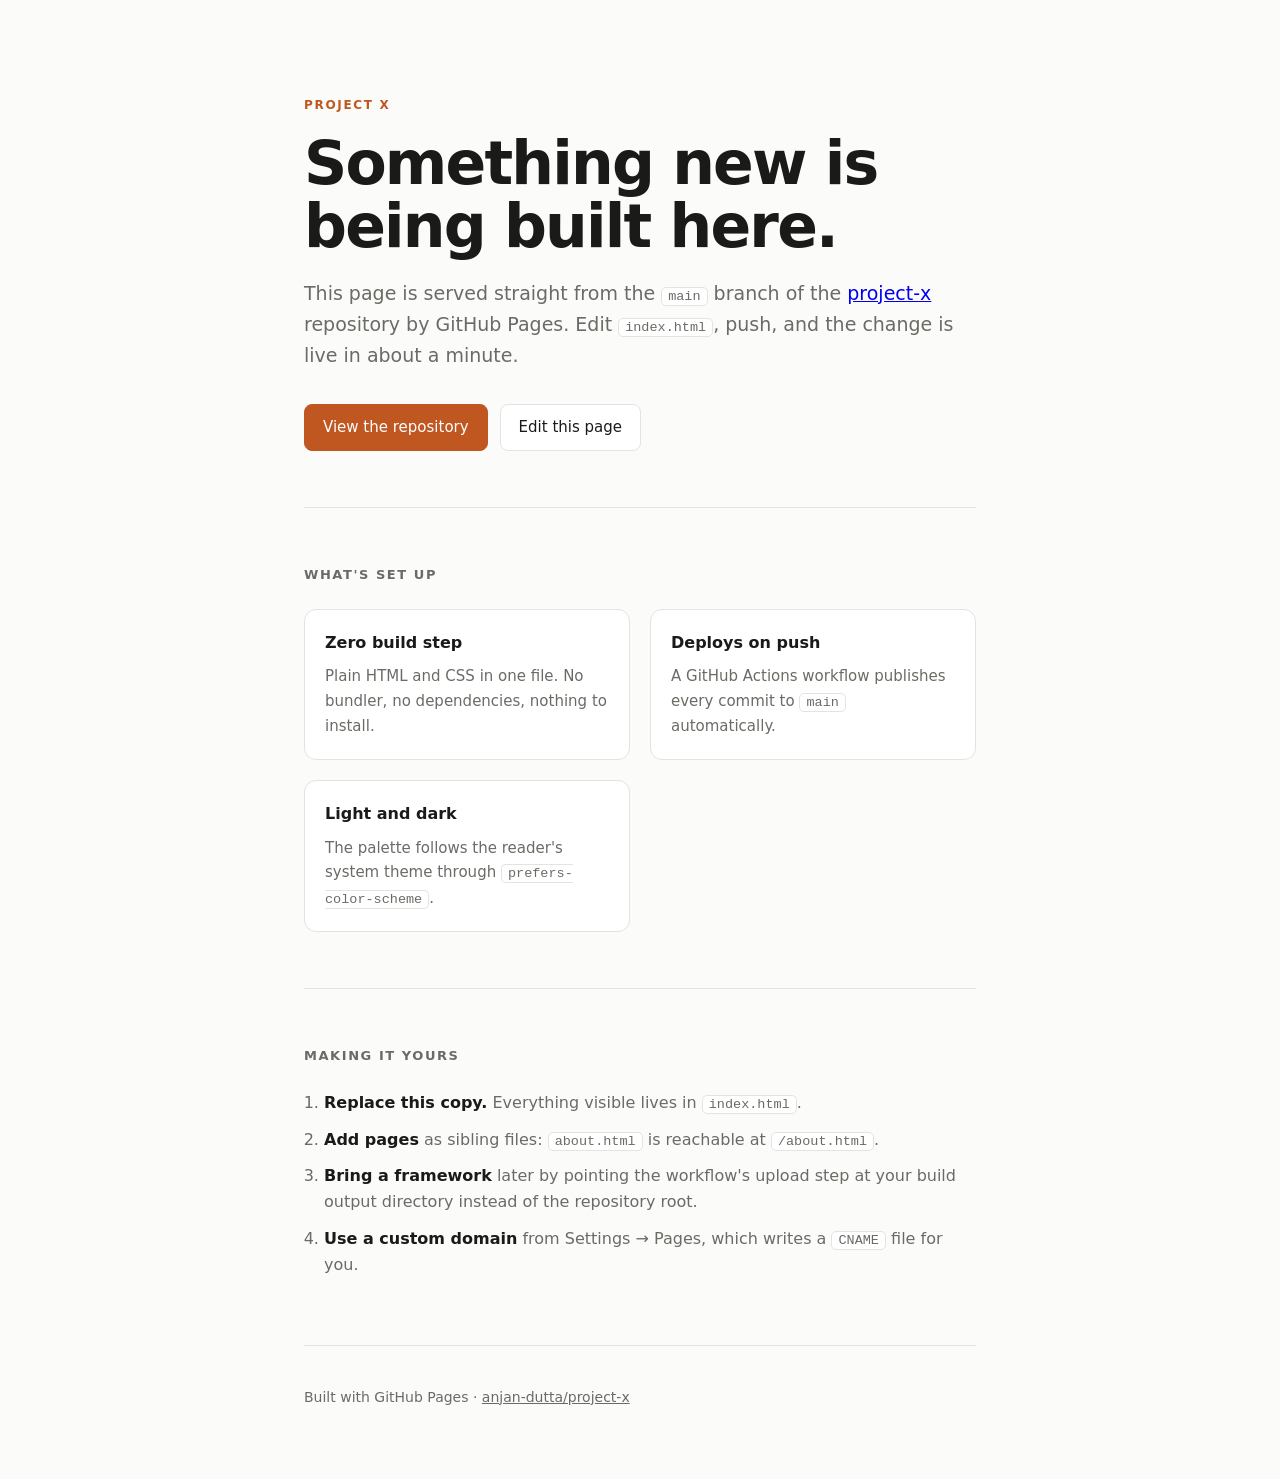
==== index.html @ 71925ab0 "Add Project X static site with GitHub Pages deployment Single-page site (index.html) with no build s" ====
<!doctype html>
<html lang="en">
<head>
<meta charset="utf-8">
<meta name="viewport" content="width=device-width, initial-scale=1">
<title>Project X</title>
<meta name="description" content="Project X — a static site hosted on GitHub Pages.">
<link rel="icon" href="data:image/svg+xml,<svg xmlns='http://www.w3.org/2000/svg' viewBox='0 0 100 100'><text y='.9em' font-size='90'>&#9889;</text></svg>">
<style>
  :root {
    --bg: #fbfbfa;
    --panel: #ffffff;
    --fg: #1a1a19;
    --muted: #6b6b66;
    --line: #e3e3df;
    --accent: #c05620;
  }
  @media (prefers-color-scheme: dark) {
    :root {
      --bg: #161614;
      --panel: #1e1e1c;
      --fg: #ececea;
      --muted: #9a9a93;
      --line: #302f2c;
      --accent: #e08a52;
    }
  }
  * { box-sizing: border-box; }
  body {
    margin: 0;
    background: var(--bg);
    color: var(--fg);
    font: 16px/1.65 ui-sans-serif, system-ui, -apple-system, "Segoe UI", Roboto, Helvetica, Arial, sans-serif;
    -webkit-font-smoothing: antialiased;
  }
  .wrap { max-width: 720px; margin: 0 auto; padding: 0 24px; }
  header { padding: 96px 0 56px; }
  .eyebrow {
    font-size: 12px;
    letter-spacing: .14em;
    text-transform: uppercase;
    color: var(--accent);
    font-weight: 600;
    margin: 0 0 16px;
  }
  h1 {
    font-size: clamp(38px, 8vw, 60px);
    line-height: 1.05;
    letter-spacing: -.03em;
    margin: 0 0 20px;
    font-weight: 640;
  }
  .lede { font-size: 19px; color: var(--muted); margin: 0 0 32px; max-width: 58ch; }
  .actions { display: flex; flex-wrap: wrap; gap: 12px; }
  .btn {
    display: inline-block;
    padding: 10px 18px;
    border-radius: 8px;
    text-decoration: none;
    font-size: 15px;
    font-weight: 500;
    border: 1px solid var(--line);
    color: var(--fg);
    background: var(--panel);
    transition: border-color .15s ease, transform .15s ease;
  }
  .btn:hover { border-color: var(--accent); transform: translateY(-1px); }
  .btn.primary { background: var(--accent); border-color: var(--accent); color: #fff; }
  .btn.primary:hover { opacity: .9; }
  hr { border: 0; border-top: 1px solid var(--line); margin: 0; }
  section { padding: 56px 0; }
  h2 { font-size: 13px; letter-spacing: .12em; text-transform: uppercase; color: var(--muted); margin: 0 0 24px; font-weight: 600; }
  .grid { display: grid; gap: 20px; grid-template-columns: repeat(auto-fit, minmax(220px, 1fr)); }
  .card { background: var(--panel); border: 1px solid var(--line); border-radius: 12px; padding: 20px; }
  .card h3 { margin: 0 0 8px; font-size: 16px; font-weight: 600; }
  .card p { margin: 0; color: var(--muted); font-size: 15px; }
  ol { padding-left: 20px; margin: 0; }
  ol li { margin-bottom: 10px; color: var(--muted); }
  ol li strong { color: var(--fg); font-weight: 600; }
  code {
    font-family: ui-monospace, SFMono-Regular, Menlo, Consolas, monospace;
    font-size: 13.5px;
    background: var(--panel);
    border: 1px solid var(--line);
    border-radius: 5px;
    padding: 1px 6px;
  }
  footer { padding: 40px 0 72px; color: var(--muted); font-size: 14px; }
  footer a { color: var(--muted); }
</style>
</head>
<body>
  <div class="wrap">
    <header>
      <p class="eyebrow">Project X</p>
      <h1>Something new is being built here.</h1>
      <p class="lede">
        This page is served straight from the <code>main</code> branch of the
        <a href="https://github.com/anjan-dutta/project-x">project-x</a> repository by GitHub Pages.
        Edit <code>index.html</code>, push, and the change is live in about a minute.
      </p>
      <div class="actions">
        <a class="btn primary" href="https://github.com/anjan-dutta/project-x">View the repository</a>
        <a class="btn" href="https://github.com/anjan-dutta/project-x/edit/main/index.html">Edit this page</a>
      </div>
    </header>

    <hr>

    <section>
      <h2>What's set up</h2>
      <div class="grid">
        <div class="card">
          <h3>Zero build step</h3>
          <p>Plain HTML and CSS in one file. No bundler, no dependencies, nothing to install.</p>
        </div>
        <div class="card">
          <h3>Deploys on push</h3>
          <p>A GitHub Actions workflow publishes every commit to <code>main</code> automatically.</p>
        </div>
        <div class="card">
          <h3>Light and dark</h3>
          <p>The palette follows the reader's system theme through <code>prefers-color-scheme</code>.</p>
        </div>
      </div>
    </section>

    <hr>

    <section>
      <h2>Making it yours</h2>
      <ol>
        <li><strong>Replace this copy.</strong> Everything visible lives in <code>index.html</code>.</li>
        <li><strong>Add pages</strong> as sibling files: <code>about.html</code> is reachable at <code>/about.html</code>.</li>
        <li><strong>Bring a framework</strong> later by pointing the workflow's upload step at your build output directory instead of the repository root.</li>
        <li><strong>Use a custom domain</strong> from Settings &rarr; Pages, which writes a <code>CNAME</code> file for you.</li>
      </ol>
    </section>

    <hr>

    <footer>
      Built with GitHub Pages &middot;
      <a href="https://github.com/anjan-dutta/project-x">anjan-dutta/project-x</a>
    </footer>
  </div>
</body>
</html>
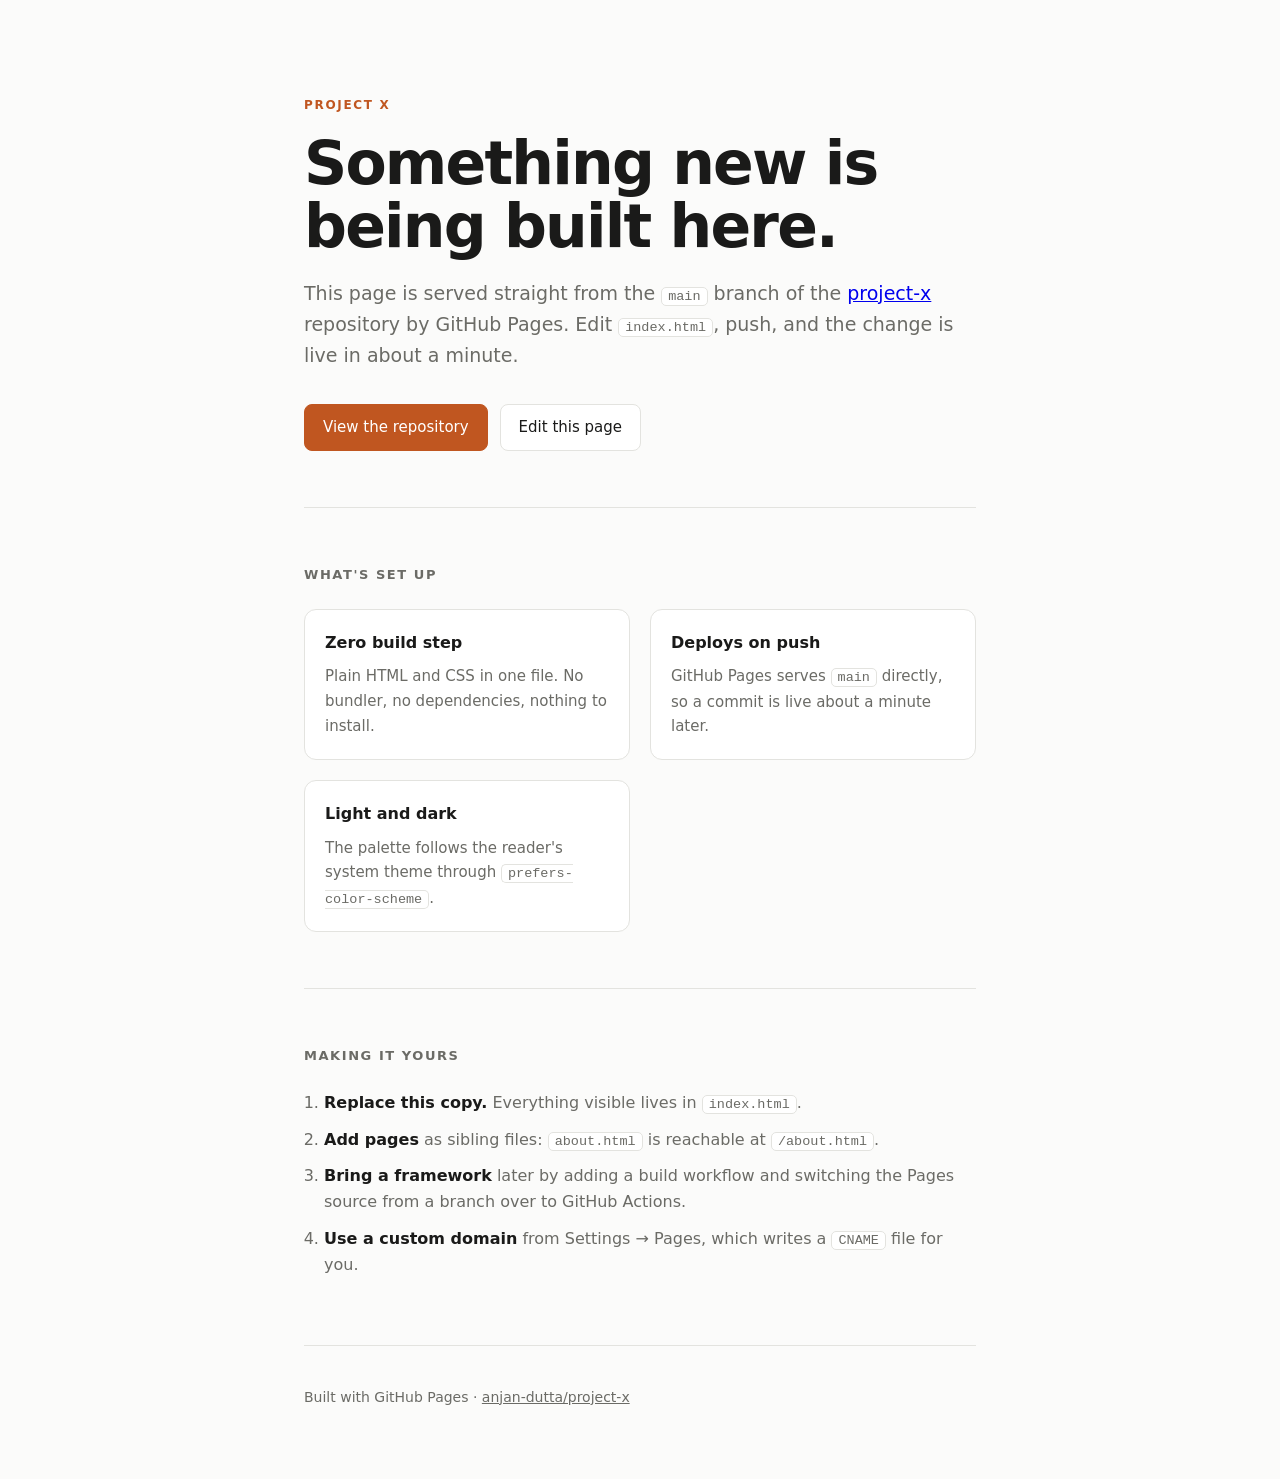
==== commit 2e8e0250: "Serve Pages from the main branch instead of Actions The deploy workflow could not run: configure-pag" ====
--- a/index.html
+++ b/index.html
@@ -116,7 +116,7 @@
         </div>
         <div class="card">
           <h3>Deploys on push</h3>
-          <p>A GitHub Actions workflow publishes every commit to <code>main</code> automatically.</p>
+          <p>GitHub Pages serves <code>main</code> directly, so a commit is live about a minute later.</p>
         </div>
         <div class="card">
           <h3>Light and dark</h3>
@@ -132,7 +132,7 @@
       <ol>
         <li><strong>Replace this copy.</strong> Everything visible lives in <code>index.html</code>.</li>
         <li><strong>Add pages</strong> as sibling files: <code>about.html</code> is reachable at <code>/about.html</code>.</li>
-        <li><strong>Bring a framework</strong> later by pointing the workflow's upload step at your build output directory instead of the repository root.</li>
+        <li><strong>Bring a framework</strong> later by adding a build workflow and switching the Pages source from a branch over to GitHub Actions.</li>
         <li><strong>Use a custom domain</strong> from Settings &rarr; Pages, which writes a <code>CNAME</code> file for you.</li>
       </ol>
     </section>
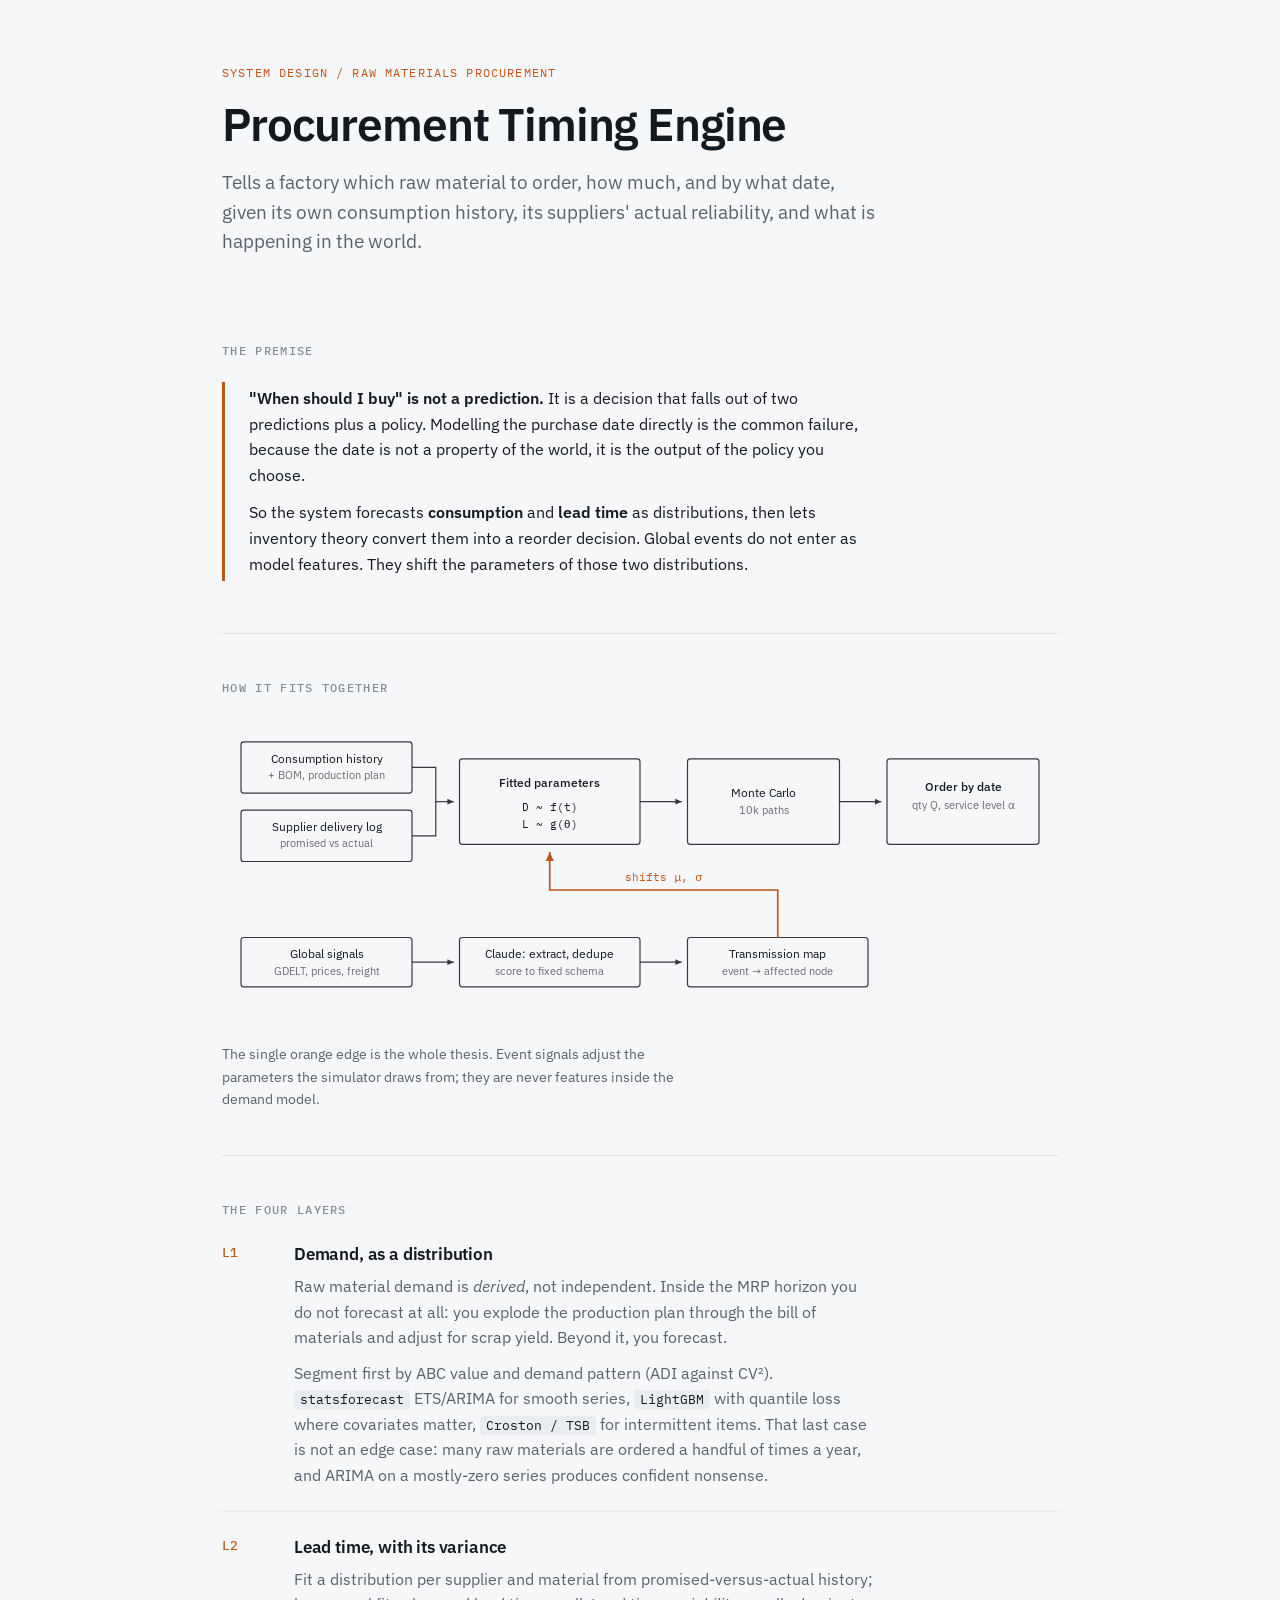
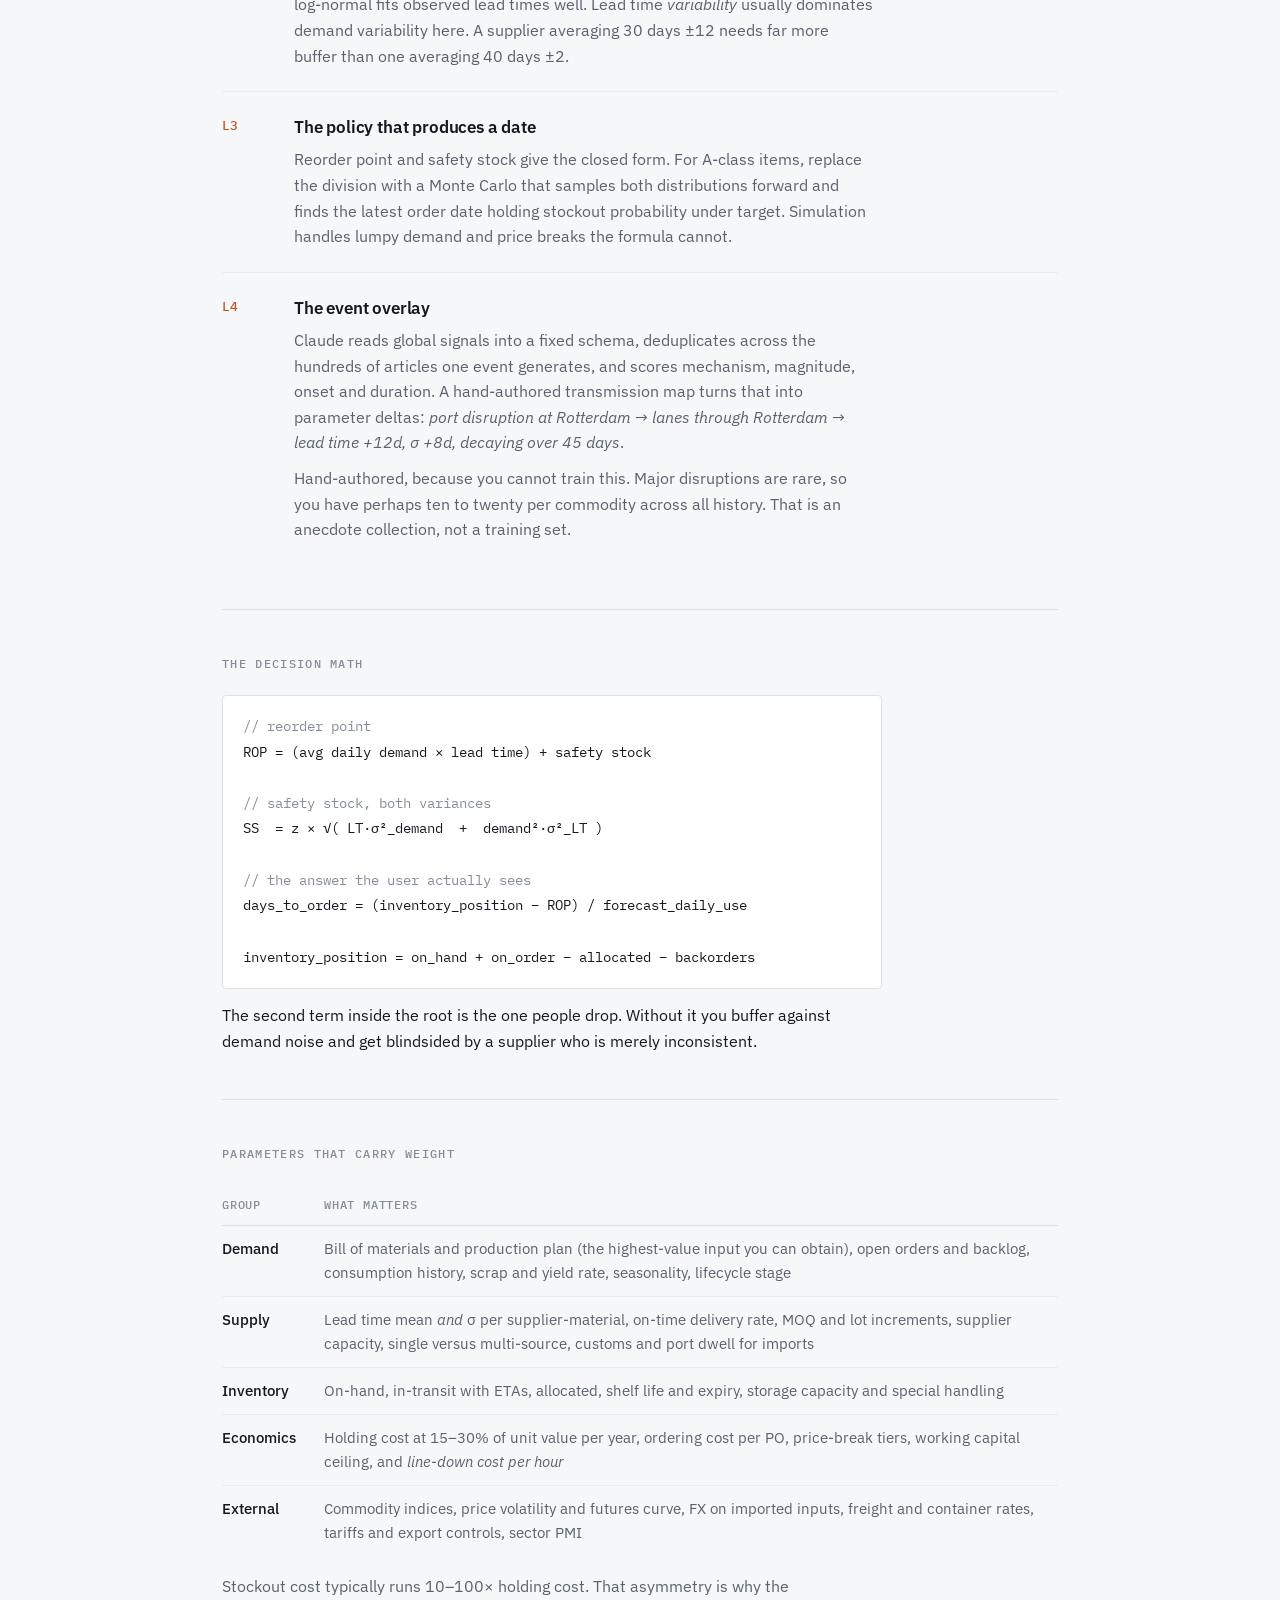
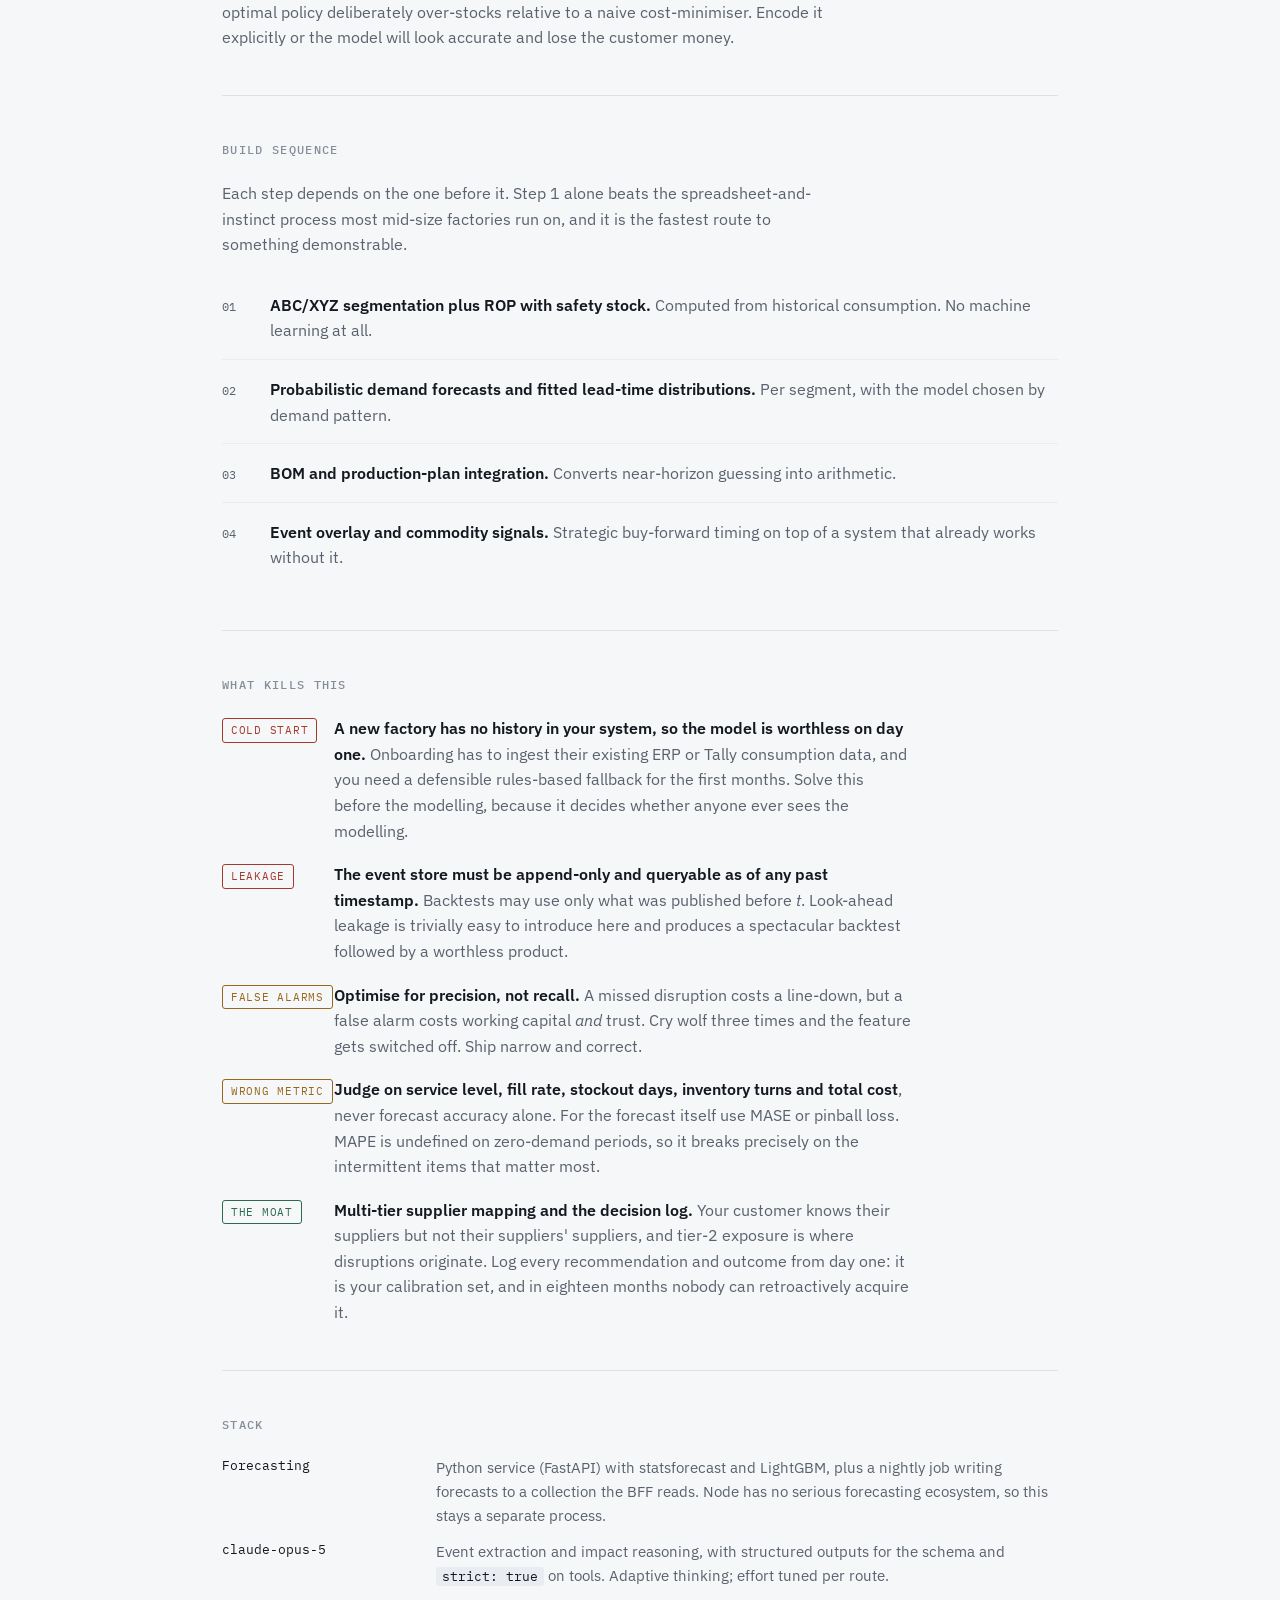
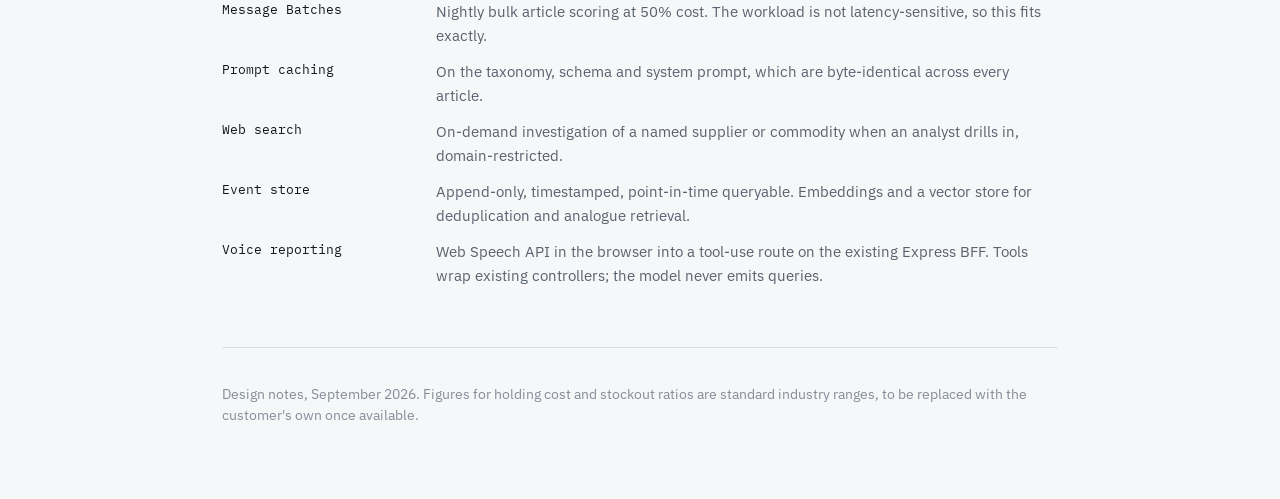
==== commit c3070043: "Make Project X the procurement timing spec Replaces the placeholder landing page with the actual sys" ====
--- a/index.html
+++ b/index.html
@@ -3,146 +3,485 @@
 <head>
 <meta charset="utf-8">
 <meta name="viewport" content="width=device-width, initial-scale=1">
-<title>Project X</title>
-<meta name="description" content="Project X — a static site hosted on GitHub Pages.">
-<link rel="icon" href="data:image/svg+xml,<svg xmlns='http://www.w3.org/2000/svg' viewBox='0 0 100 100'><text y='.9em' font-size='90'>&#9889;</text></svg>">
+<meta name="description" content="System design for a raw-materials procurement timing engine: demand and lead-time forecasting, inventory policy, and a global-event overlay.">
+<link rel="icon" href="data:image/svg+xml,<svg xmlns='http://www.w3.org/2000/svg' viewBox='0 0 100 100'><text y='.9em' font-size='90'>%F0%9F%8F%AD</text></svg>">
+<title>Procurement Timing Engine</title>
+<link rel="preconnect" href="https://fonts.googleapis.com">
+<link rel="preconnect" href="https://fonts.gstatic.com" crossorigin>
+<link rel="stylesheet" href="https://fonts.googleapis.com/css2?family=IBM+Plex+Mono:wght@400;500&family=IBM+Plex+Sans:wght@400;500;600&display=swap">
 <style>
   :root {
-    --bg: #fbfbfa;
-    --panel: #ffffff;
-    --fg: #1a1a19;
-    --muted: #6b6b66;
-    --line: #e3e3df;
-    --accent: #c05620;
+    color-scheme: light dark;
+    --paper:      #F5F7F9;
+    --surface:    #FFFFFF;
+    --ink:        #14181F;
+    --muted:      #5A626D;
+    --faint:      #858D98;
+    --line:       #DCE1E7;
+    --line-soft:  #E9EDF1;
+    --accent:     #C0561A;
+    --accent-dim: #F2E3DA;
+    --ok:         #2C6A4C;
+    --warn:       #97681A;
+    --crit:       #A33A2E;
+
+    --sans: "IBM Plex Sans", ui-sans-serif, system-ui, "Segoe UI", Helvetica, Arial, sans-serif;
+    --mono: "IBM Plex Mono", ui-monospace, SFMono-Regular, Menlo, Consolas, monospace;
   }
   @media (prefers-color-scheme: dark) {
-    :root {
-      --bg: #161614;
-      --panel: #1e1e1c;
-      --fg: #ececea;
-      --muted: #9a9a93;
-      --line: #302f2c;
-      --accent: #e08a52;
+    :root:not([data-theme="light"]) {
+      --paper:      #0F1318;
+      --surface:    #161B22;
+      --ink:        #E4E8ED;
+      --muted:      #99A2AE;
+      --faint:      #6E7885;
+      --line:       #262D37;
+      --line-soft:  #1E242C;
+      --accent:     #E8823C;
+      --accent-dim: #33221A;
+      --ok:         #5FA783;
+      --warn:       #C9A03F;
+      --crit:       #D9705F;
     }
   }
+  :root[data-theme="dark"] {
+    --paper:      #0F1318;
+    --surface:    #161B22;
+    --ink:        #E4E8ED;
+    --muted:      #99A2AE;
+    --faint:      #6E7885;
+    --line:       #262D37;
+    --line-soft:  #1E242C;
+    --accent:     #E8823C;
+    --accent-dim: #33221A;
+    --ok:         #5FA783;
+    --warn:       #C9A03F;
+    --crit:       #D9705F;
+  }
+
   * { box-sizing: border-box; }
   body {
     margin: 0;
-    background: var(--bg);
-    color: var(--fg);
-    font: 16px/1.65 ui-sans-serif, system-ui, -apple-system, "Segoe UI", Roboto, Helvetica, Arial, sans-serif;
+    background: var(--paper);
+    color: var(--ink);
+    font-family: var(--sans);
+    font-size: 16px;
+    line-height: 1.6;
     -webkit-font-smoothing: antialiased;
   }
-  .wrap { max-width: 720px; margin: 0 auto; padding: 0 24px; }
-  header { padding: 96px 0 56px; }
-  .eyebrow {
-    font-size: 12px;
-    letter-spacing: .14em;
+  .wrap { max-width: 900px; margin: 0 auto; padding: 0 32px; }
+  .col { max-width: 66ch; }
+
+  /* ---- masthead ---- */
+  header { padding: 64px 0 40px; }
+  .kicker {
+    font-family: var(--mono);
+    font-size: 11.5px;
+    letter-spacing: .1em;
     text-transform: uppercase;
     color: var(--accent);
+    margin: 0 0 18px;
+  }
+  h1 {
+    font-size: clamp(34px, 5.6vw, 46px);
+    line-height: 1.08;
+    letter-spacing: -.025em;
     font-weight: 600;
-    margin: 0 0 16px;
-  }
-  h1 {
-    font-size: clamp(38px, 8vw, 60px);
-    line-height: 1.05;
-    letter-spacing: -.03em;
-    margin: 0 0 20px;
-    font-weight: 640;
-  }
-  .lede { font-size: 19px; color: var(--muted); margin: 0 0 32px; max-width: 58ch; }
-  .actions { display: flex; flex-wrap: wrap; gap: 12px; }
-  .btn {
+    margin: 0 0 18px;
+    text-wrap: balance;
+  }
+  .standfirst { font-size: 18.5px; color: var(--muted); margin: 0; max-width: 60ch; }
+
+  /* ---- premise ---- */
+  .premise {
+    border-left: 3px solid var(--accent);
+    padding: 4px 0 4px 24px;
+    margin: 0 0 8px;
+  }
+  .premise p { margin: 0 0 12px; max-width: 62ch; }
+  .premise p:last-child { margin-bottom: 0; }
+  .premise strong { font-weight: 600; }
+
+  /* ---- sections ---- */
+  section { padding: 44px 0; border-top: 1px solid var(--line); }
+  section:first-of-type { border-top: 0; }
+  h2 {
+    font-size: 12px;
+    font-family: var(--mono);
+    letter-spacing: .11em;
+    text-transform: uppercase;
+    color: var(--faint);
+    font-weight: 500;
+    margin: 0 0 22px;
+  }
+  h3 { font-size: 17px; font-weight: 600; margin: 0 0 6px; letter-spacing: -.01em; }
+  p { margin: 0 0 16px; }
+  p:last-child { margin-bottom: 0; }
+
+  /* ---- figure ---- */
+  figure { margin: 0; }
+  .figbox { overflow-x: auto; padding-bottom: 4px; }
+  svg { max-width: 100%; height: auto; display: block; min-width: 640px; }
+  figcaption {
+    font-size: 14px;
+    color: var(--muted);
+    margin-top: 16px;
+    max-width: 62ch;
+  }
+
+  /* ---- layer list ---- */
+  .layers { display: flex; flex-direction: column; gap: 0; }
+  .layer {
+    display: grid;
+    grid-template-columns: 52px 1fr;
+    gap: 20px;
+    padding: 22px 0;
+    border-top: 1px solid var(--line-soft);
+  }
+  .layer:first-child { border-top: 0; padding-top: 0; }
+  .layer-id {
+    font-family: var(--mono);
+    font-size: 13px;
+    font-weight: 500;
+    color: var(--accent);
+    padding-top: 2px;
+  }
+  .layer p { color: var(--muted); margin: 0 0 10px; max-width: 58ch; }
+  .layer p:last-child { margin-bottom: 0; }
+  .pick {
+    font-family: var(--mono);
+    font-size: 13px;
+    color: var(--ink);
+    background: var(--line-soft);
+    border-radius: 3px;
+    padding: 1px 6px;
+  }
+
+  /* ---- formulas ---- */
+  .formula {
+    font-family: var(--mono);
+    font-size: 13.5px;
+    line-height: 1.9;
+    background: var(--surface);
+    border: 1px solid var(--line);
+    border-radius: 4px;
+    padding: 18px 20px;
+    overflow-x: auto;
+    margin: 0 0 14px;
+    white-space: pre;
+    color: var(--ink);
+  }
+  .formula .cm { color: var(--faint); }
+
+  /* ---- table ---- */
+  .tablewrap { overflow-x: auto; }
+  table { border-collapse: collapse; width: 100%; font-size: 15px; min-width: 520px; }
+  th, td { text-align: left; padding: 11px 14px 11px 0; vertical-align: top; border-bottom: 1px solid var(--line-soft); }
+  th {
+    font-family: var(--mono);
+    font-size: 11.5px;
+    letter-spacing: .07em;
+    text-transform: uppercase;
+    color: var(--faint);
+    font-weight: 500;
+    border-bottom: 1px solid var(--line);
+  }
+  td:first-child { font-weight: 500; padding-right: 28px; white-space: nowrap; }
+  td.note { color: var(--muted); }
+  tr:last-child td { border-bottom: 0; }
+
+  /* ---- phases ---- */
+  .phases { display: flex; flex-direction: column; gap: 2px; counter-reset: ph; }
+  .phase {
+    display: grid;
+    grid-template-columns: 30px 1fr;
+    gap: 18px;
+    align-items: baseline;
+    padding: 15px 0;
+    border-bottom: 1px solid var(--line-soft);
+  }
+  .phase:last-child { border-bottom: 0; }
+  .phase-n {
+    font-family: var(--mono);
+    font-size: 12px;
+    color: var(--faint);
+  }
+  .phase b { font-weight: 600; }
+  .phase span { color: var(--muted); }
+
+  /* ---- risks ---- */
+  .risks { display: flex; flex-direction: column; gap: 18px; }
+  .risk { display: grid; grid-template-columns: 92px 1fr; gap: 20px; align-items: start; }
+  .chip {
+    font-family: var(--mono);
+    font-size: 10.5px;
+    letter-spacing: .07em;
+    text-transform: uppercase;
+    padding: 3px 8px;
+    border-radius: 3px;
+    border: 1px solid currentColor;
+    white-space: nowrap;
     display: inline-block;
-    padding: 10px 18px;
-    border-radius: 8px;
-    text-decoration: none;
-    font-size: 15px;
-    font-weight: 500;
-    border: 1px solid var(--line);
-    color: var(--fg);
-    background: var(--panel);
-    transition: border-color .15s ease, transform .15s ease;
-  }
-  .btn:hover { border-color: var(--accent); transform: translateY(-1px); }
-  .btn.primary { background: var(--accent); border-color: var(--accent); color: #fff; }
-  .btn.primary:hover { opacity: .9; }
-  hr { border: 0; border-top: 1px solid var(--line); margin: 0; }
-  section { padding: 56px 0; }
-  h2 { font-size: 13px; letter-spacing: .12em; text-transform: uppercase; color: var(--muted); margin: 0 0 24px; font-weight: 600; }
-  .grid { display: grid; gap: 20px; grid-template-columns: repeat(auto-fit, minmax(220px, 1fr)); }
-  .card { background: var(--panel); border: 1px solid var(--line); border-radius: 12px; padding: 20px; }
-  .card h3 { margin: 0 0 8px; font-size: 16px; font-weight: 600; }
-  .card p { margin: 0; color: var(--muted); font-size: 15px; }
-  ol { padding-left: 20px; margin: 0; }
-  ol li { margin-bottom: 10px; color: var(--muted); }
-  ol li strong { color: var(--fg); font-weight: 600; }
-  code {
-    font-family: ui-monospace, SFMono-Regular, Menlo, Consolas, monospace;
+  }
+  .chip.k { color: var(--crit); }
+  .chip.w { color: var(--warn); }
+  .chip.o { color: var(--ok); }
+  .risk div:last-child { color: var(--muted); max-width: 58ch; }
+  .risk b { color: var(--ink); font-weight: 600; }
+
+  /* ---- stack ---- */
+  .stack { display: grid; grid-template-columns: 190px 1fr; gap: 12px 24px; font-size: 15px; }
+  .stack dt { font-family: var(--mono); font-size: 13px; color: var(--ink); }
+  .stack dd { margin: 0; color: var(--muted); }
+
+  footer {
+    padding: 36px 0 72px;
+    border-top: 1px solid var(--line);
+    color: var(--faint);
     font-size: 13.5px;
-    background: var(--panel);
-    border: 1px solid var(--line);
-    border-radius: 5px;
-    padding: 1px 6px;
-  }
-  footer { padding: 40px 0 72px; color: var(--muted); font-size: 14px; }
-  footer a { color: var(--muted); }
+  }
+
+  @media (max-width: 620px) {
+    .wrap { padding: 0 20px; }
+    .layer { grid-template-columns: 1fr; gap: 6px; }
+    .risk { grid-template-columns: 1fr; gap: 8px; }
+    .stack { grid-template-columns: 1fr; gap: 4px 0; }
+    .stack dd { margin-bottom: 12px; }
+  }
 </style>
 </head>
 <body>
-  <div class="wrap">
-    <header>
-      <p class="eyebrow">Project X</p>
-      <h1>Something new is being built here.</h1>
-      <p class="lede">
-        This page is served straight from the <code>main</code> branch of the
-        <a href="https://github.com/anjan-dutta/project-x">project-x</a> repository by GitHub Pages.
-        Edit <code>index.html</code>, push, and the change is live in about a minute.
-      </p>
-      <div class="actions">
-        <a class="btn primary" href="https://github.com/anjan-dutta/project-x">View the repository</a>
-        <a class="btn" href="https://github.com/anjan-dutta/project-x/edit/main/index.html">Edit this page</a>
-      </div>
-    </header>
-
-    <hr>
-
-    <section>
-      <h2>What's set up</h2>
-      <div class="grid">
-        <div class="card">
-          <h3>Zero build step</h3>
-          <p>Plain HTML and CSS in one file. No bundler, no dependencies, nothing to install.</p>
+<div class="wrap">
+
+  <header>
+    <p class="kicker">System design / raw materials procurement</p>
+    <h1>Procurement Timing Engine</h1>
+    <p class="standfirst">Tells a factory which raw material to order, how much, and by what date, given its own consumption history, its suppliers' actual reliability, and what is happening in the world.</p>
+  </header>
+
+  <section>
+    <h2>The premise</h2>
+    <div class="premise">
+      <p><strong>"When should I buy" is not a prediction.</strong> It is a decision that falls out of two predictions plus a policy. Modelling the purchase date directly is the common failure, because the date is not a property of the world, it is the output of the policy you choose.</p>
+      <p>So the system forecasts <strong>consumption</strong> and <strong>lead time</strong> as distributions, then lets inventory theory convert them into a reorder decision. Global events do not enter as model features. They shift the parameters of those two distributions.</p>
+    </div>
+  </section>
+
+  <section>
+    <h2>How it fits together</h2>
+    <figure>
+      <div class="figbox">
+        <svg viewBox="0 0 880 320" role="img" aria-label="Consumption history and supplier delivery logs are fitted into demand and lead-time distributions, which feed a Monte Carlo simulation that outputs an order date and quantity. A separate event pipeline of global signals, Claude extraction, and a transmission map feeds upward into the fitted parameters, shifting their mean and standard deviation." font-family="IBM Plex Sans, system-ui, sans-serif">
+          <defs>
+            <marker id="ar" viewBox="0 0 10 10" refX="9" refY="5" markerWidth="6" markerHeight="6" orient="auto-start-reverse">
+              <path d="M 0 1 L 9 5 L 0 9 z" fill="currentColor"></path>
+            </marker>
+            <marker id="arA" viewBox="0 0 10 10" refX="9" refY="5" markerWidth="6" markerHeight="6" orient="auto-start-reverse">
+              <path d="M 0 1 L 9 5 L 0 9 z" fill="#C0561A"></path>
+            </marker>
+          </defs>
+
+          <g fill="none" stroke="currentColor" stroke-width="1.25" opacity="0.85">
+            <rect x="20"  y="24"  width="180" height="54" rx="3"></rect>
+            <rect x="20"  y="96"  width="180" height="54" rx="3"></rect>
+            <rect x="250" y="42"  width="190" height="90" rx="3"></rect>
+            <rect x="490" y="42"  width="160" height="90" rx="3"></rect>
+            <rect x="700" y="42"  width="160" height="90" rx="3"></rect>
+            <rect x="20"  y="230" width="180" height="52" rx="3"></rect>
+            <rect x="250" y="230" width="190" height="52" rx="3"></rect>
+            <rect x="490" y="230" width="190" height="52" rx="3"></rect>
+          </g>
+
+          <g fill="currentColor" font-size="12.5" text-anchor="middle">
+            <text x="110" y="46">Consumption history</text>
+            <text x="110" y="63" font-size="11.5" opacity="0.62">+ BOM, production plan</text>
+            <text x="110" y="118">Supplier delivery log</text>
+            <text x="110" y="135" font-size="11.5" opacity="0.62">promised vs actual</text>
+
+            <text x="345" y="72" font-weight="500">Fitted parameters</text>
+            <text x="345" y="97" font-family="IBM Plex Mono, monospace" font-size="12">D ~ f(t)</text>
+            <text x="345" y="115" font-family="IBM Plex Mono, monospace" font-size="12">L ~ g(&#952;)</text>
+
+            <text x="570" y="82">Monte Carlo</text>
+            <text x="570" y="100" font-size="11.5" opacity="0.62">10k paths</text>
+
+            <text x="780" y="76" font-weight="500">Order by date</text>
+            <text x="780" y="95" font-size="11.5" opacity="0.62">qty Q, service level &#945;</text>
+
+            <text x="110" y="252">Global signals</text>
+            <text x="110" y="269" font-size="11.5" opacity="0.62">GDELT, prices, freight</text>
+            <text x="345" y="252">Claude: extract, dedupe</text>
+            <text x="345" y="269" font-size="11.5" opacity="0.62">score to fixed schema</text>
+            <text x="585" y="252">Transmission map</text>
+            <text x="585" y="269" font-size="11.5" opacity="0.62">event &#8594; affected node</text>
+          </g>
+
+          <g fill="none" stroke="currentColor" stroke-width="1.25" opacity="0.85">
+            <path d="M 200 51 H 225 V 87" ></path>
+            <path d="M 200 123 H 225 V 87"></path>
+            <path d="M 225 87 H 244" marker-end="url(#ar)"></path>
+            <path d="M 440 87 H 484" marker-end="url(#ar)"></path>
+            <path d="M 650 87 H 694" marker-end="url(#ar)"></path>
+            <path d="M 200 256 H 244" marker-end="url(#ar)"></path>
+            <path d="M 440 256 H 484" marker-end="url(#ar)"></path>
+          </g>
+
+          <g fill="none" stroke="#C0561A" stroke-width="1.75">
+            <path d="M 585 230 V 180 H 345 V 140" marker-end="url(#arA)"></path>
+          </g>
+          <text x="465" y="171" fill="#C0561A" font-size="12" font-family="IBM Plex Mono, monospace" text-anchor="middle">shifts &#956;, &#963;</text>
+        </svg>
+      </div>
+      <figcaption>The single orange edge is the whole thesis. Event signals adjust the parameters the simulator draws from; they are never features inside the demand model.</figcaption>
+    </figure>
+  </section>
+
+  <section>
+    <h2>The four layers</h2>
+    <div class="layers">
+
+      <div class="layer">
+        <div class="layer-id">L1</div>
+        <div>
+          <h3>Demand, as a distribution</h3>
+          <p>Raw material demand is <em>derived</em>, not independent. Inside the MRP horizon you do not forecast at all: you explode the production plan through the bill of materials and adjust for scrap yield. Beyond it, you forecast.</p>
+          <p>Segment first by ABC value and demand pattern (ADI against CV&#178;). <span class="pick">statsforecast</span> ETS/ARIMA for smooth series, <span class="pick">LightGBM</span> with quantile loss where covariates matter, <span class="pick">Croston / TSB</span> for intermittent items. That last case is not an edge case: many raw materials are ordered a handful of times a year, and ARIMA on a mostly-zero series produces confident nonsense.</p>
         </div>
-        <div class="card">
-          <h3>Deploys on push</h3>
-          <p>GitHub Pages serves <code>main</code> directly, so a commit is live about a minute later.</p>
+      </div>
+
+      <div class="layer">
+        <div class="layer-id">L2</div>
+        <div>
+          <h3>Lead time, with its variance</h3>
+          <p>Fit a distribution per supplier and material from promised-versus-actual history; log-normal fits observed lead times well. Lead time <em>variability</em> usually dominates demand variability here. A supplier averaging 30 days &#177;12 needs far more buffer than one averaging 40 days &#177;2.</p>
         </div>
-        <div class="card">
-          <h3>Light and dark</h3>
-          <p>The palette follows the reader's system theme through <code>prefers-color-scheme</code>.</p>
+      </div>
+
+      <div class="layer">
+        <div class="layer-id">L3</div>
+        <div>
+          <h3>The policy that produces a date</h3>
+          <p>Reorder point and safety stock give the closed form. For A-class items, replace the division with a Monte Carlo that samples both distributions forward and finds the latest order date holding stockout probability under target. Simulation handles lumpy demand and price breaks the formula cannot.</p>
         </div>
       </div>
-    </section>
-
-    <hr>
-
-    <section>
-      <h2>Making it yours</h2>
-      <ol>
-        <li><strong>Replace this copy.</strong> Everything visible lives in <code>index.html</code>.</li>
-        <li><strong>Add pages</strong> as sibling files: <code>about.html</code> is reachable at <code>/about.html</code>.</li>
-        <li><strong>Bring a framework</strong> later by adding a build workflow and switching the Pages source from a branch over to GitHub Actions.</li>
-        <li><strong>Use a custom domain</strong> from Settings &rarr; Pages, which writes a <code>CNAME</code> file for you.</li>
-      </ol>
-    </section>
-
-    <hr>
-
-    <footer>
-      Built with GitHub Pages &middot;
-      <a href="https://github.com/anjan-dutta/project-x">anjan-dutta/project-x</a>
-    </footer>
-  </div>
+
+      <div class="layer">
+        <div class="layer-id">L4</div>
+        <div>
+          <h3>The event overlay</h3>
+          <p>Claude reads global signals into a fixed schema, deduplicates across the hundreds of articles one event generates, and scores mechanism, magnitude, onset and duration. A hand-authored transmission map turns that into parameter deltas: <em>port disruption at Rotterdam &#8594; lanes through Rotterdam &#8594; lead time +12d, &#963; +8d, decaying over 45 days</em>.</p>
+          <p>Hand-authored, because you cannot train this. Major disruptions are rare, so you have perhaps ten to twenty per commodity across all history. That is an anecdote collection, not a training set.</p>
+        </div>
+      </div>
+
+    </div>
+  </section>
+
+  <section>
+    <h2>The decision math</h2>
+    <div class="col">
+      <div class="formula"><span class="cm">// reorder point</span>
+ROP = (avg daily demand &#215; lead time) + safety stock
+
+<span class="cm">// safety stock, both variances</span>
+SS  = z &#215; &#8730;( LT&#183;&#963;&#178;_demand  +  demand&#178;&#183;&#963;&#178;_LT )
+
+<span class="cm">// the answer the user actually sees</span>
+days_to_order = (inventory_position &#8722; ROP) / forecast_daily_use
+
+inventory_position = on_hand + on_order &#8722; allocated &#8722; backorders</div>
+      <p>The second term inside the root is the one people drop. Without it you buffer against demand noise and get blindsided by a supplier who is merely inconsistent.</p>
+    </div>
+  </section>
+
+  <section>
+    <h2>Parameters that carry weight</h2>
+    <div class="tablewrap">
+      <table>
+        <thead>
+          <tr><th>Group</th><th>What matters</th></tr>
+        </thead>
+        <tbody>
+          <tr>
+            <td>Demand</td>
+            <td class="note">Bill of materials and production plan (the highest-value input you can obtain), open orders and backlog, consumption history, scrap and yield rate, seasonality, lifecycle stage</td>
+          </tr>
+          <tr>
+            <td>Supply</td>
+            <td class="note">Lead time mean <em>and</em> &#963; per supplier-material, on-time delivery rate, MOQ and lot increments, supplier capacity, single versus multi-source, customs and port dwell for imports</td>
+          </tr>
+          <tr>
+            <td>Inventory</td>
+            <td class="note">On-hand, in-transit with ETAs, allocated, shelf life and expiry, storage capacity and special handling</td>
+          </tr>
+          <tr>
+            <td>Economics</td>
+            <td class="note">Holding cost at 15&#8211;30% of unit value per year, ordering cost per PO, price-break tiers, working capital ceiling, and <em>line-down cost per hour</em></td>
+          </tr>
+          <tr>
+            <td>External</td>
+            <td class="note">Commodity indices, price volatility and futures curve, FX on imported inputs, freight and container rates, tariffs and export controls, sector PMI</td>
+          </tr>
+        </tbody>
+      </table>
+    </div>
+    <p style="margin-top:18px;max-width:62ch;color:var(--muted)">Stockout cost typically runs 10&#8211;100&#215; holding cost. That asymmetry is why the optimal policy deliberately over-stocks relative to a naive cost-minimiser. Encode it explicitly or the model will look accurate and lose the customer money.</p>
+  </section>
+
+  <section>
+    <h2>Build sequence</h2>
+    <p style="max-width:62ch;color:var(--muted);margin-bottom:20px">Each step depends on the one before it. Step 1 alone beats the spreadsheet-and-instinct process most mid-size factories run on, and it is the fastest route to something demonstrable.</p>
+    <div class="phases">
+      <div class="phase"><span class="phase-n">01</span><div><b>ABC/XYZ segmentation plus ROP with safety stock.</b> <span>Computed from historical consumption. No machine learning at all.</span></div></div>
+      <div class="phase"><span class="phase-n">02</span><div><b>Probabilistic demand forecasts and fitted lead-time distributions.</b> <span>Per segment, with the model chosen by demand pattern.</span></div></div>
+      <div class="phase"><span class="phase-n">03</span><div><b>BOM and production-plan integration.</b> <span>Converts near-horizon guessing into arithmetic.</span></div></div>
+      <div class="phase"><span class="phase-n">04</span><div><b>Event overlay and commodity signals.</b> <span>Strategic buy-forward timing on top of a system that already works without it.</span></div></div>
+    </div>
+  </section>
+
+  <section>
+    <h2>What kills this</h2>
+    <div class="risks">
+      <div class="risk">
+        <div><span class="chip k">Cold start</span></div>
+        <div><b>A new factory has no history in your system, so the model is worthless on day one.</b> Onboarding has to ingest their existing ERP or Tally consumption data, and you need a defensible rules-based fallback for the first months. Solve this before the modelling, because it decides whether anyone ever sees the modelling.</div>
+      </div>
+      <div class="risk">
+        <div><span class="chip k">Leakage</span></div>
+        <div><b>The event store must be append-only and queryable as of any past timestamp.</b> Backtests may use only what was published before <em>t</em>. Look-ahead leakage is trivially easy to introduce here and produces a spectacular backtest followed by a worthless product.</div>
+      </div>
+      <div class="risk">
+        <div><span class="chip w">False alarms</span></div>
+        <div><b>Optimise for precision, not recall.</b> A missed disruption costs a line-down, but a false alarm costs working capital <em>and</em> trust. Cry wolf three times and the feature gets switched off. Ship narrow and correct.</div>
+      </div>
+      <div class="risk">
+        <div><span class="chip w">Wrong metric</span></div>
+        <div><b>Judge on service level, fill rate, stockout days, inventory turns and total cost</b>, never forecast accuracy alone. For the forecast itself use MASE or pinball loss. MAPE is undefined on zero-demand periods, so it breaks precisely on the intermittent items that matter most.</div>
+      </div>
+      <div class="risk">
+        <div><span class="chip o">The moat</span></div>
+        <div><b>Multi-tier supplier mapping and the decision log.</b> Your customer knows their suppliers but not their suppliers' suppliers, and tier-2 exposure is where disruptions originate. Log every recommendation and outcome from day one: it is your calibration set, and in eighteen months nobody can retroactively acquire it.</div>
+      </div>
+    </div>
+  </section>
+
+  <section>
+    <h2>Stack</h2>
+    <dl class="stack">
+      <dt>Forecasting</dt><dd>Python service (FastAPI) with statsforecast and LightGBM, plus a nightly job writing forecasts to a collection the BFF reads. Node has no serious forecasting ecosystem, so this stays a separate process.</dd>
+      <dt>claude-opus-5</dt><dd>Event extraction and impact reasoning, with structured outputs for the schema and <span class="pick">strict: true</span> on tools. Adaptive thinking; effort tuned per route.</dd>
+      <dt>Message Batches</dt><dd>Nightly bulk article scoring at 50% cost. The workload is not latency-sensitive, so this fits exactly.</dd>
+      <dt>Prompt caching</dt><dd>On the taxonomy, schema and system prompt, which are byte-identical across every article.</dd>
+      <dt>Web search</dt><dd>On-demand investigation of a named supplier or commodity when an analyst drills in, domain-restricted.</dd>
+      <dt>Event store</dt><dd>Append-only, timestamped, point-in-time queryable. Embeddings and a vector store for deduplication and analogue retrieval.</dd>
+      <dt>Voice reporting</dt><dd>Web Speech API in the browser into a tool-use route on the existing Express BFF. Tools wrap existing controllers; the model never emits queries.</dd>
+    </dl>
+  </section>
+
+  <footer>
+    Design notes, September 2026. Figures for holding cost and stockout ratios are standard industry ranges, to be replaced with the customer's own once available.
+  </footer>
+
+</div>
 </body>
 </html>
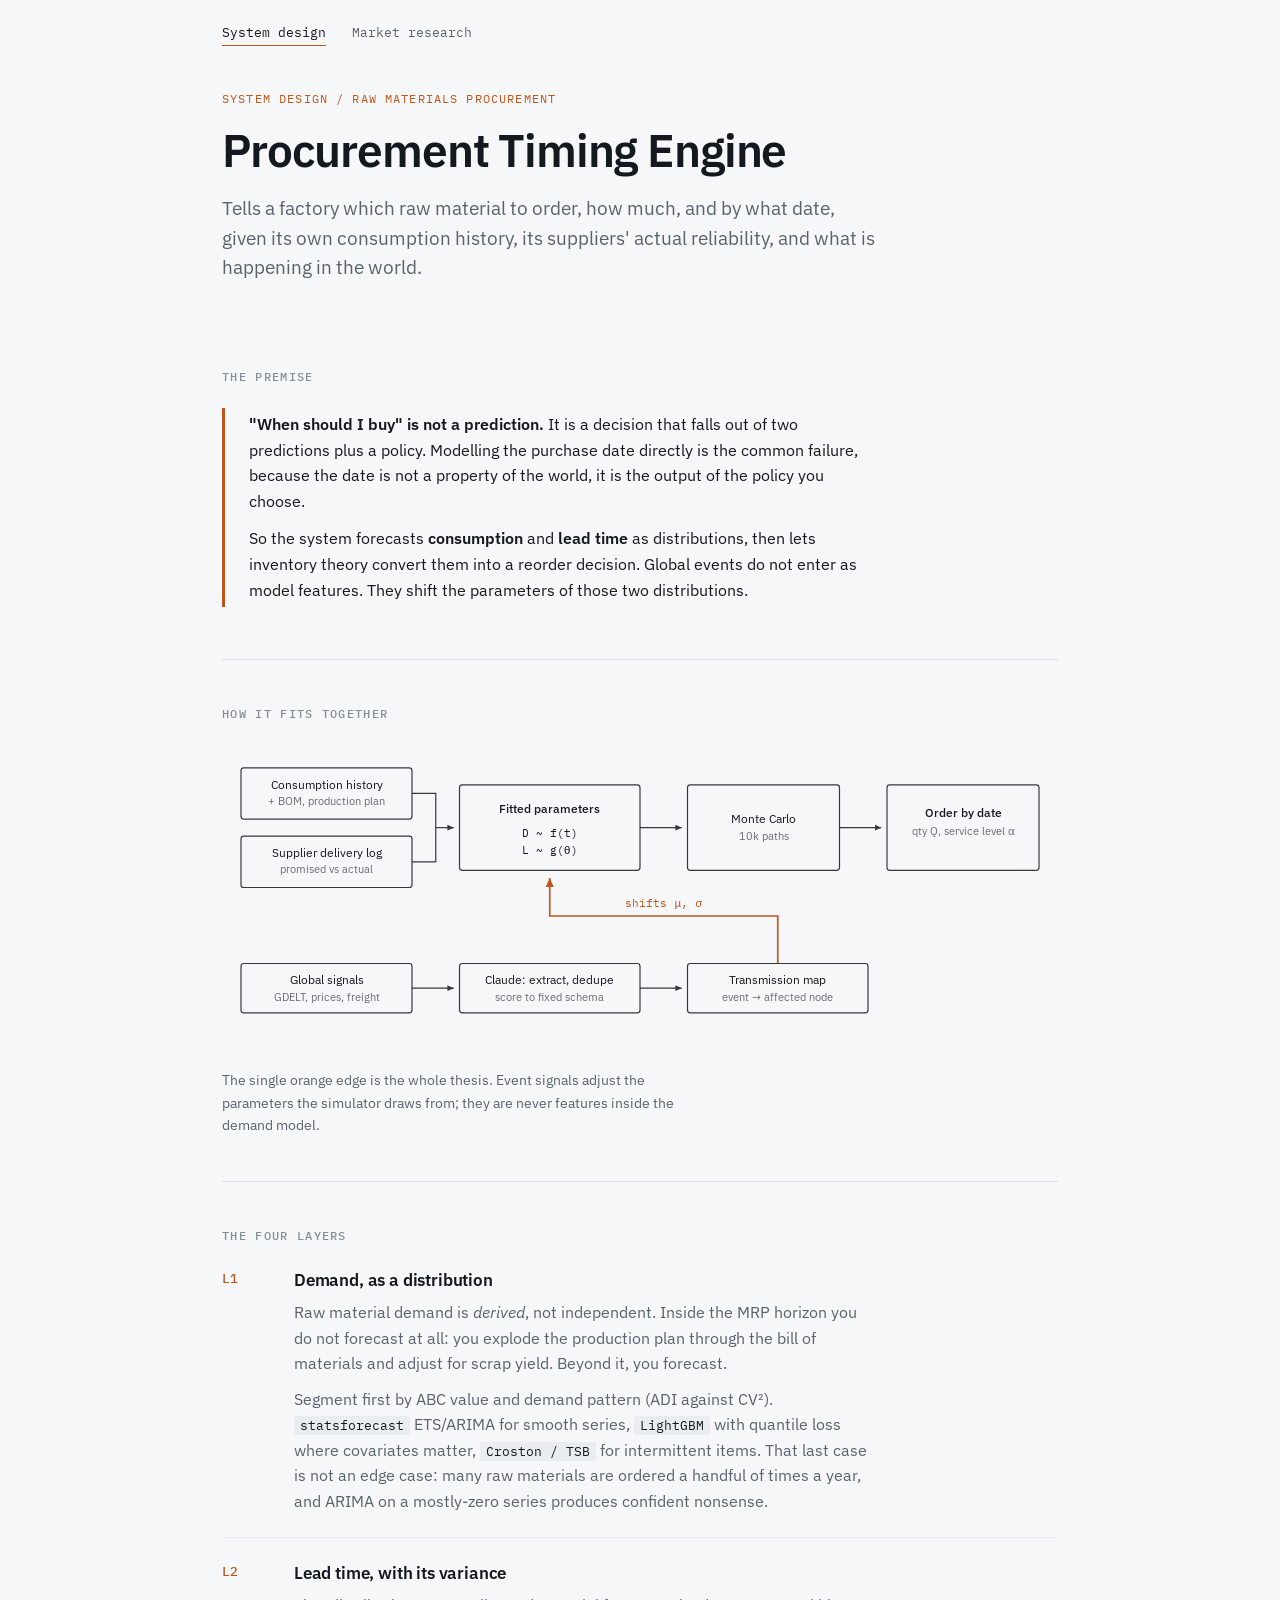
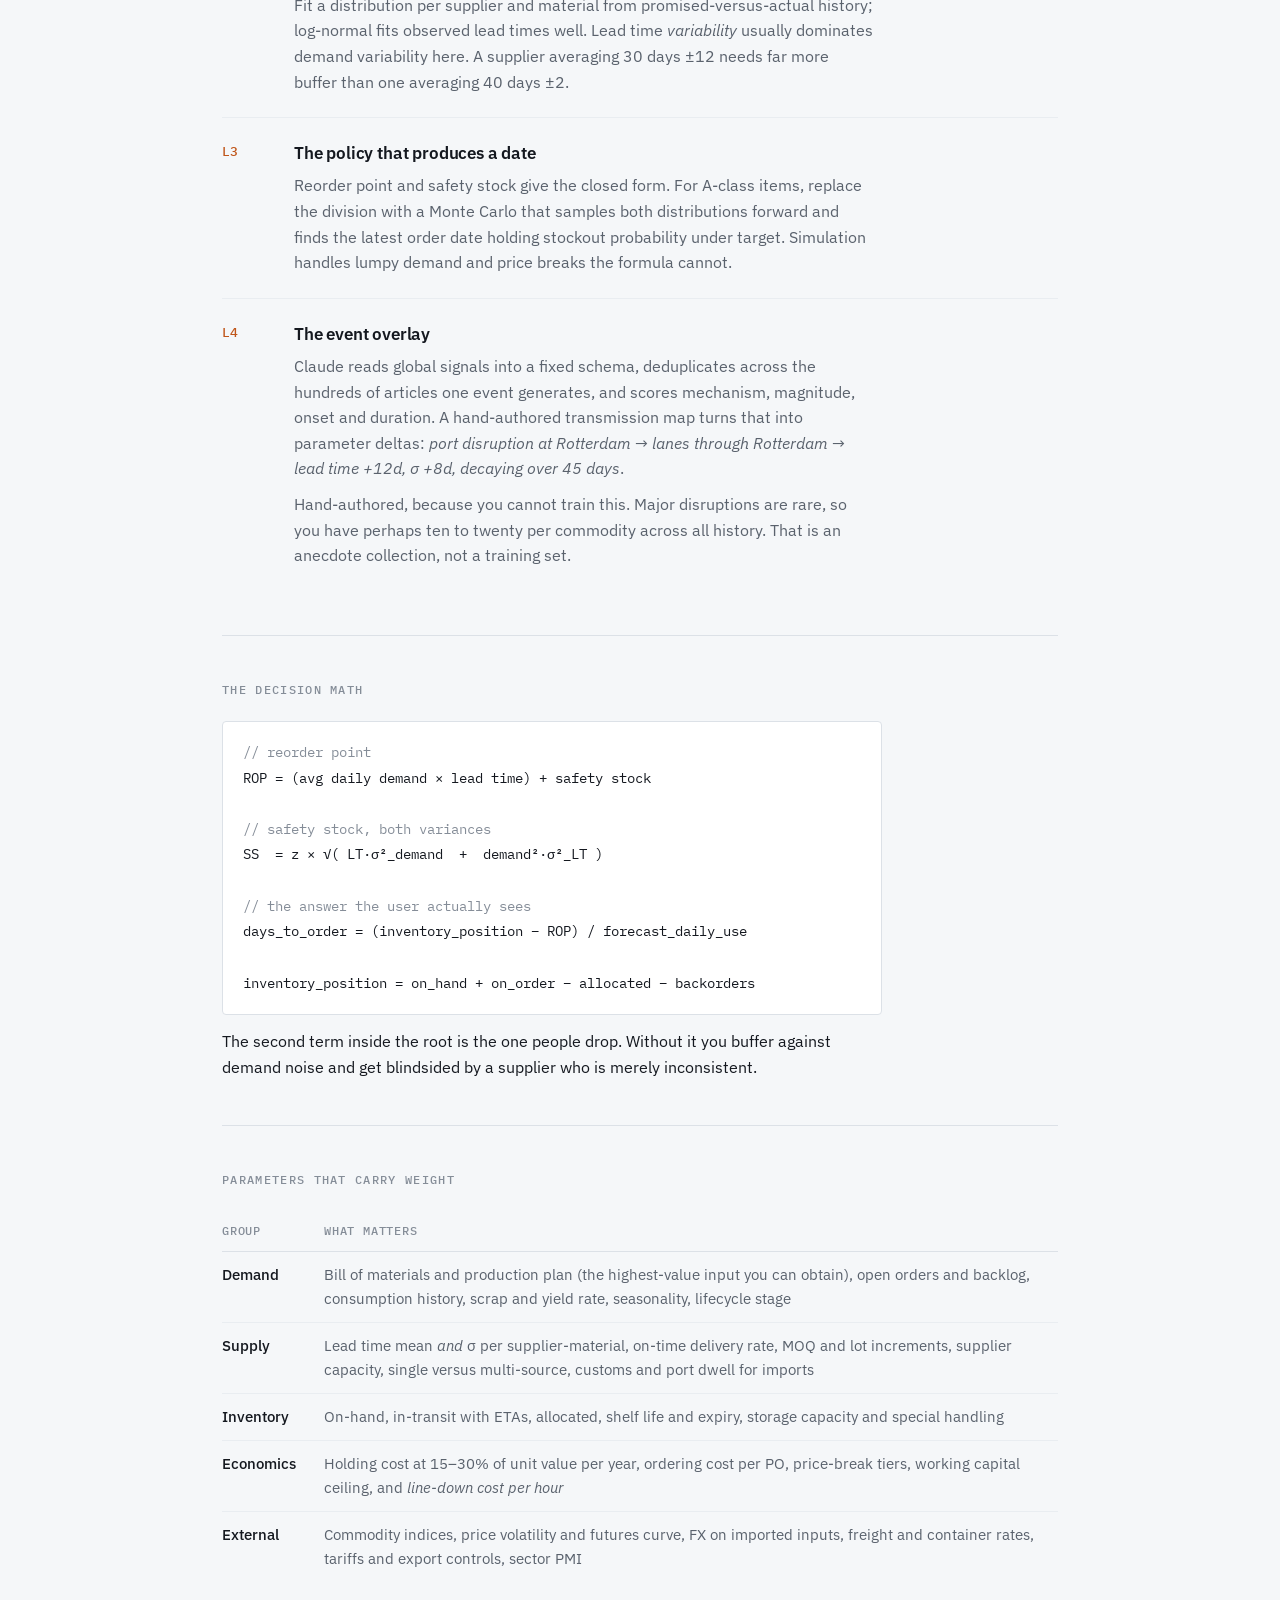
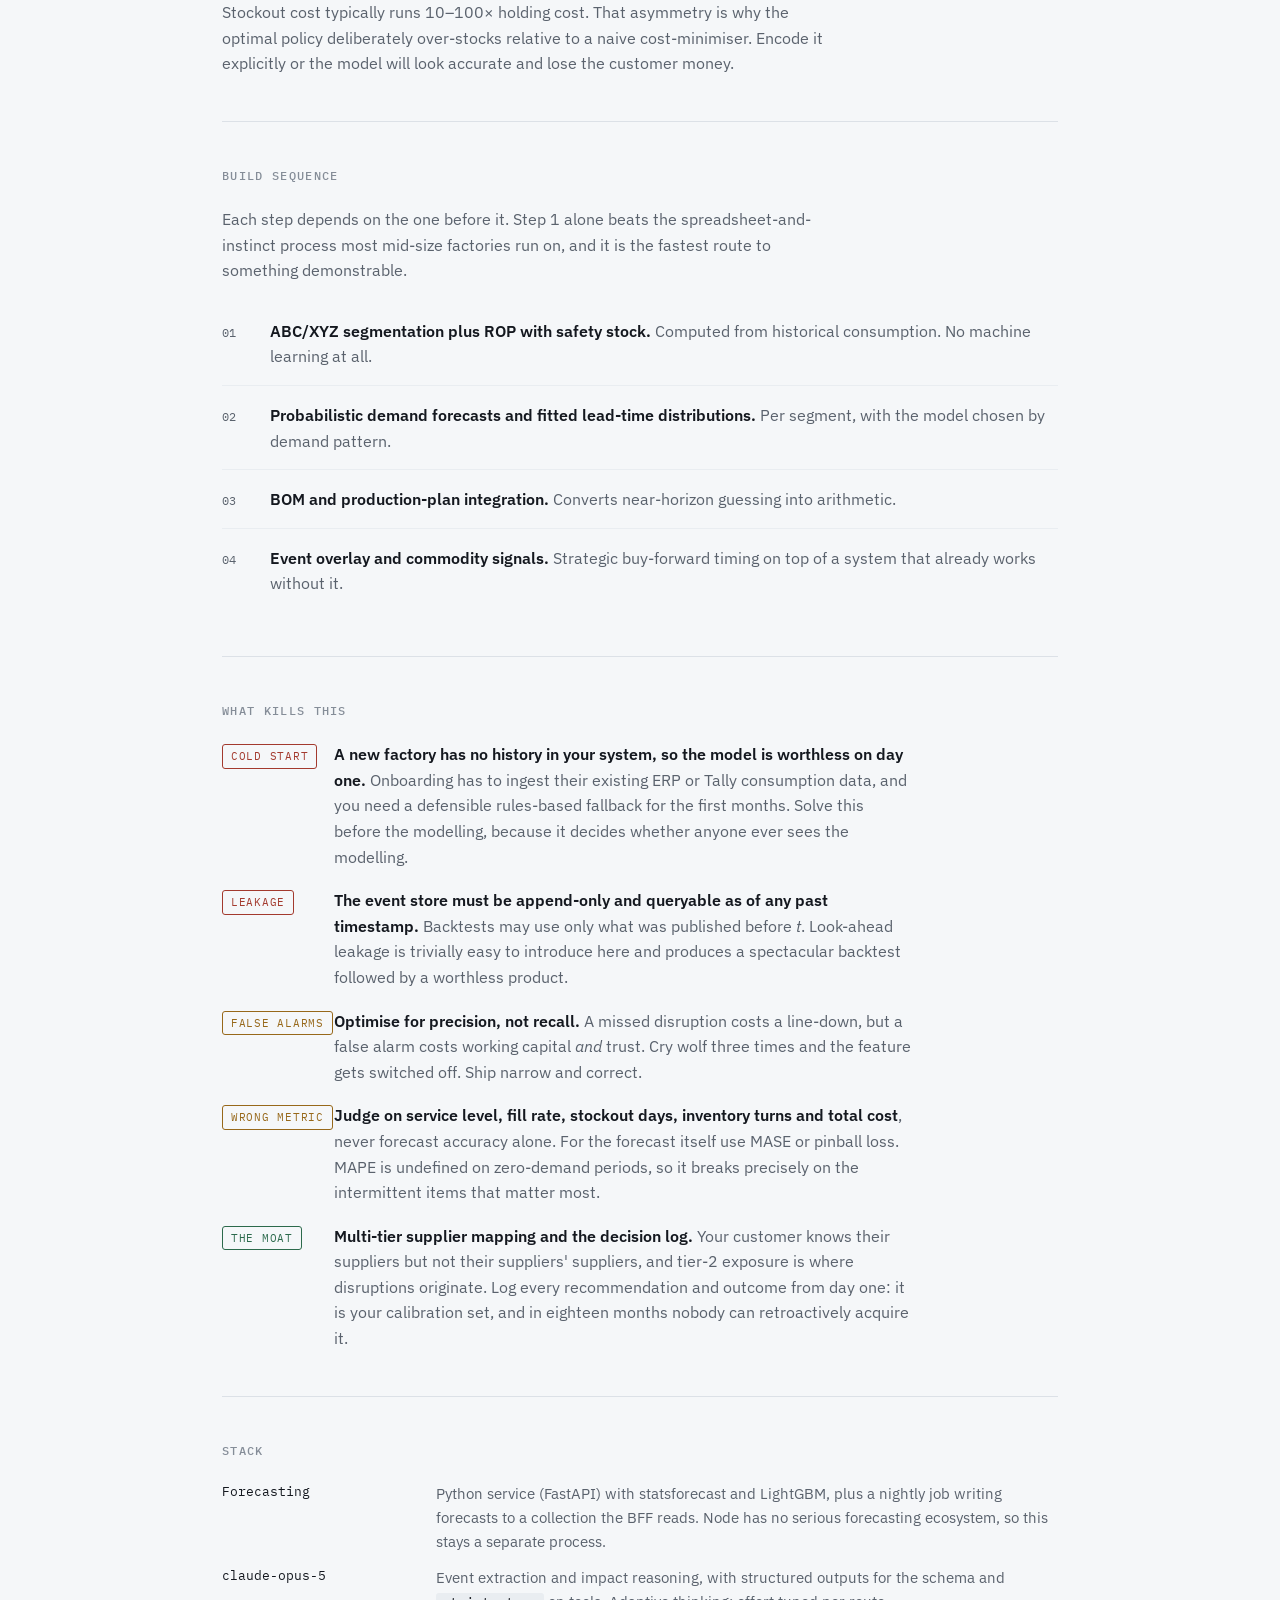
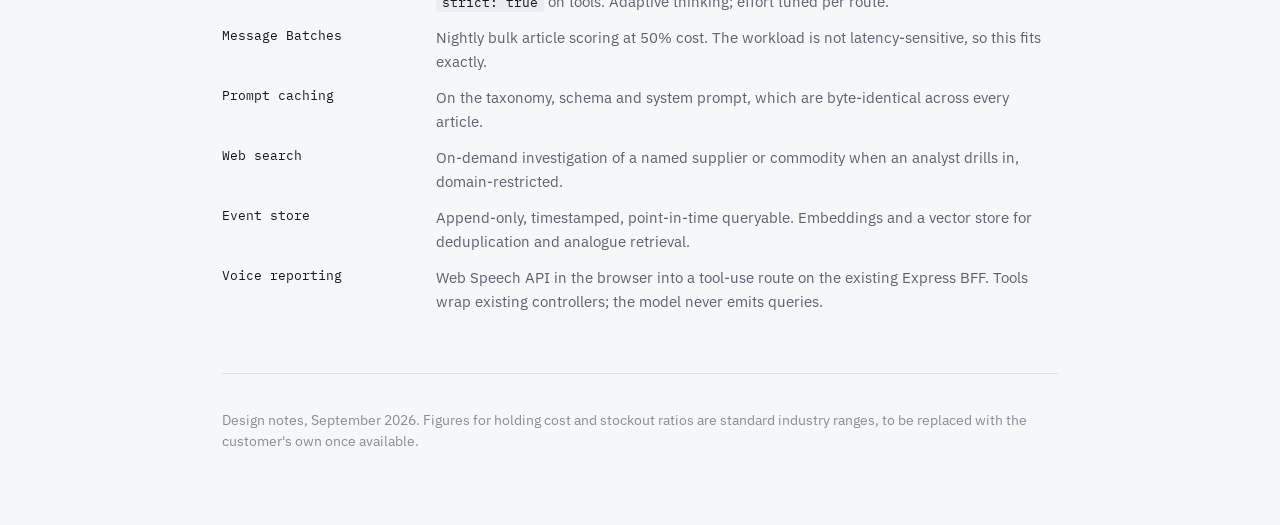
==== commit edaafdf9: "Add market research page with sourced India MSME evidence New market-research.html collects publishe" ====
--- a/index.html
+++ b/index.html
@@ -9,249 +9,16 @@
 <link rel="preconnect" href="https://fonts.googleapis.com">
 <link rel="preconnect" href="https://fonts.gstatic.com" crossorigin>
 <link rel="stylesheet" href="https://fonts.googleapis.com/css2?family=IBM+Plex+Mono:wght@400;500&family=IBM+Plex+Sans:wght@400;500;600&display=swap">
-<style>
-  :root {
-    color-scheme: light dark;
-    --paper:      #F5F7F9;
-    --surface:    #FFFFFF;
-    --ink:        #14181F;
-    --muted:      #5A626D;
-    --faint:      #858D98;
-    --line:       #DCE1E7;
-    --line-soft:  #E9EDF1;
-    --accent:     #C0561A;
-    --accent-dim: #F2E3DA;
-    --ok:         #2C6A4C;
-    --warn:       #97681A;
-    --crit:       #A33A2E;
-
-    --sans: "IBM Plex Sans", ui-sans-serif, system-ui, "Segoe UI", Helvetica, Arial, sans-serif;
-    --mono: "IBM Plex Mono", ui-monospace, SFMono-Regular, Menlo, Consolas, monospace;
-  }
-  @media (prefers-color-scheme: dark) {
-    :root:not([data-theme="light"]) {
-      --paper:      #0F1318;
-      --surface:    #161B22;
-      --ink:        #E4E8ED;
-      --muted:      #99A2AE;
-      --faint:      #6E7885;
-      --line:       #262D37;
-      --line-soft:  #1E242C;
-      --accent:     #E8823C;
-      --accent-dim: #33221A;
-      --ok:         #5FA783;
-      --warn:       #C9A03F;
-      --crit:       #D9705F;
-    }
-  }
-  :root[data-theme="dark"] {
-    --paper:      #0F1318;
-    --surface:    #161B22;
-    --ink:        #E4E8ED;
-    --muted:      #99A2AE;
-    --faint:      #6E7885;
-    --line:       #262D37;
-    --line-soft:  #1E242C;
-    --accent:     #E8823C;
-    --accent-dim: #33221A;
-    --ok:         #5FA783;
-    --warn:       #C9A03F;
-    --crit:       #D9705F;
-  }
-
-  * { box-sizing: border-box; }
-  body {
-    margin: 0;
-    background: var(--paper);
-    color: var(--ink);
-    font-family: var(--sans);
-    font-size: 16px;
-    line-height: 1.6;
-    -webkit-font-smoothing: antialiased;
-  }
-  .wrap { max-width: 900px; margin: 0 auto; padding: 0 32px; }
-  .col { max-width: 66ch; }
-
-  /* ---- masthead ---- */
-  header { padding: 64px 0 40px; }
-  .kicker {
-    font-family: var(--mono);
-    font-size: 11.5px;
-    letter-spacing: .1em;
-    text-transform: uppercase;
-    color: var(--accent);
-    margin: 0 0 18px;
-  }
-  h1 {
-    font-size: clamp(34px, 5.6vw, 46px);
-    line-height: 1.08;
-    letter-spacing: -.025em;
-    font-weight: 600;
-    margin: 0 0 18px;
-    text-wrap: balance;
-  }
-  .standfirst { font-size: 18.5px; color: var(--muted); margin: 0; max-width: 60ch; }
-
-  /* ---- premise ---- */
-  .premise {
-    border-left: 3px solid var(--accent);
-    padding: 4px 0 4px 24px;
-    margin: 0 0 8px;
-  }
-  .premise p { margin: 0 0 12px; max-width: 62ch; }
-  .premise p:last-child { margin-bottom: 0; }
-  .premise strong { font-weight: 600; }
-
-  /* ---- sections ---- */
-  section { padding: 44px 0; border-top: 1px solid var(--line); }
-  section:first-of-type { border-top: 0; }
-  h2 {
-    font-size: 12px;
-    font-family: var(--mono);
-    letter-spacing: .11em;
-    text-transform: uppercase;
-    color: var(--faint);
-    font-weight: 500;
-    margin: 0 0 22px;
-  }
-  h3 { font-size: 17px; font-weight: 600; margin: 0 0 6px; letter-spacing: -.01em; }
-  p { margin: 0 0 16px; }
-  p:last-child { margin-bottom: 0; }
-
-  /* ---- figure ---- */
-  figure { margin: 0; }
-  .figbox { overflow-x: auto; padding-bottom: 4px; }
-  svg { max-width: 100%; height: auto; display: block; min-width: 640px; }
-  figcaption {
-    font-size: 14px;
-    color: var(--muted);
-    margin-top: 16px;
-    max-width: 62ch;
-  }
-
-  /* ---- layer list ---- */
-  .layers { display: flex; flex-direction: column; gap: 0; }
-  .layer {
-    display: grid;
-    grid-template-columns: 52px 1fr;
-    gap: 20px;
-    padding: 22px 0;
-    border-top: 1px solid var(--line-soft);
-  }
-  .layer:first-child { border-top: 0; padding-top: 0; }
-  .layer-id {
-    font-family: var(--mono);
-    font-size: 13px;
-    font-weight: 500;
-    color: var(--accent);
-    padding-top: 2px;
-  }
-  .layer p { color: var(--muted); margin: 0 0 10px; max-width: 58ch; }
-  .layer p:last-child { margin-bottom: 0; }
-  .pick {
-    font-family: var(--mono);
-    font-size: 13px;
-    color: var(--ink);
-    background: var(--line-soft);
-    border-radius: 3px;
-    padding: 1px 6px;
-  }
-
-  /* ---- formulas ---- */
-  .formula {
-    font-family: var(--mono);
-    font-size: 13.5px;
-    line-height: 1.9;
-    background: var(--surface);
-    border: 1px solid var(--line);
-    border-radius: 4px;
-    padding: 18px 20px;
-    overflow-x: auto;
-    margin: 0 0 14px;
-    white-space: pre;
-    color: var(--ink);
-  }
-  .formula .cm { color: var(--faint); }
-
-  /* ---- table ---- */
-  .tablewrap { overflow-x: auto; }
-  table { border-collapse: collapse; width: 100%; font-size: 15px; min-width: 520px; }
-  th, td { text-align: left; padding: 11px 14px 11px 0; vertical-align: top; border-bottom: 1px solid var(--line-soft); }
-  th {
-    font-family: var(--mono);
-    font-size: 11.5px;
-    letter-spacing: .07em;
-    text-transform: uppercase;
-    color: var(--faint);
-    font-weight: 500;
-    border-bottom: 1px solid var(--line);
-  }
-  td:first-child { font-weight: 500; padding-right: 28px; white-space: nowrap; }
-  td.note { color: var(--muted); }
-  tr:last-child td { border-bottom: 0; }
-
-  /* ---- phases ---- */
-  .phases { display: flex; flex-direction: column; gap: 2px; counter-reset: ph; }
-  .phase {
-    display: grid;
-    grid-template-columns: 30px 1fr;
-    gap: 18px;
-    align-items: baseline;
-    padding: 15px 0;
-    border-bottom: 1px solid var(--line-soft);
-  }
-  .phase:last-child { border-bottom: 0; }
-  .phase-n {
-    font-family: var(--mono);
-    font-size: 12px;
-    color: var(--faint);
-  }
-  .phase b { font-weight: 600; }
-  .phase span { color: var(--muted); }
-
-  /* ---- risks ---- */
-  .risks { display: flex; flex-direction: column; gap: 18px; }
-  .risk { display: grid; grid-template-columns: 92px 1fr; gap: 20px; align-items: start; }
-  .chip {
-    font-family: var(--mono);
-    font-size: 10.5px;
-    letter-spacing: .07em;
-    text-transform: uppercase;
-    padding: 3px 8px;
-    border-radius: 3px;
-    border: 1px solid currentColor;
-    white-space: nowrap;
-    display: inline-block;
-  }
-  .chip.k { color: var(--crit); }
-  .chip.w { color: var(--warn); }
-  .chip.o { color: var(--ok); }
-  .risk div:last-child { color: var(--muted); max-width: 58ch; }
-  .risk b { color: var(--ink); font-weight: 600; }
-
-  /* ---- stack ---- */
-  .stack { display: grid; grid-template-columns: 190px 1fr; gap: 12px 24px; font-size: 15px; }
-  .stack dt { font-family: var(--mono); font-size: 13px; color: var(--ink); }
-  .stack dd { margin: 0; color: var(--muted); }
-
-  footer {
-    padding: 36px 0 72px;
-    border-top: 1px solid var(--line);
-    color: var(--faint);
-    font-size: 13.5px;
-  }
-
-  @media (max-width: 620px) {
-    .wrap { padding: 0 20px; }
-    .layer { grid-template-columns: 1fr; gap: 6px; }
-    .risk { grid-template-columns: 1fr; gap: 8px; }
-    .stack { grid-template-columns: 1fr; gap: 4px 0; }
-    .stack dd { margin-bottom: 12px; }
-  }
-</style>
+<link rel="stylesheet" href="style.css">
 </head>
 <body>
 <div class="wrap">
+
+  <nav class="sitenav">
+    <a href="./" aria-current="page">System design</a>
+    <a href="market-research.html">Market research</a>
+  </nav>
+
 
   <header>
     <p class="kicker">System design / raw materials procurement</p>
--- a/style.css
+++ b/style.css
@@ -0,0 +1,323 @@
+:root {
+    color-scheme: light dark;
+    --paper:      #F5F7F9;
+    --surface:    #FFFFFF;
+    --ink:        #14181F;
+    --muted:      #5A626D;
+    --faint:      #858D98;
+    --line:       #DCE1E7;
+    --line-soft:  #E9EDF1;
+    --accent:     #C0561A;
+    --bar-muted:  #5A626D;
+    --accent-dim: #F2E3DA;
+    --ok:         #2C6A4C;
+    --warn:       #97681A;
+    --crit:       #A33A2E;
+
+    --sans: "IBM Plex Sans", ui-sans-serif, system-ui, "Segoe UI", Helvetica, Arial, sans-serif;
+    --mono: "IBM Plex Mono", ui-monospace, SFMono-Regular, Menlo, Consolas, monospace;
+  }
+  @media (prefers-color-scheme: dark) {
+    :root:not([data-theme="light"]) {
+      --paper:      #0F1318;
+      --surface:    #161B22;
+      --ink:        #E4E8ED;
+      --muted:      #99A2AE;
+      --faint:      #6E7885;
+      --line:       #262D37;
+      --line-soft:  #1E242C;
+      --accent:     #E8823C;
+      --bar-muted:  #5F6875;
+      --accent-dim: #33221A;
+      --ok:         #5FA783;
+      --warn:       #C9A03F;
+      --crit:       #D9705F;
+    }
+  }
+  :root[data-theme="dark"] {
+    --paper:      #0F1318;
+    --surface:    #161B22;
+    --ink:        #E4E8ED;
+    --muted:      #99A2AE;
+    --faint:      #6E7885;
+    --line:       #262D37;
+    --line-soft:  #1E242C;
+    --accent:     #E8823C;
+      --bar-muted:  #5F6875;
+    --accent-dim: #33221A;
+    --ok:         #5FA783;
+    --warn:       #C9A03F;
+    --crit:       #D9705F;
+  }
+
+  * { box-sizing: border-box; }
+  body {
+    margin: 0;
+    background: var(--paper);
+    color: var(--ink);
+    font-family: var(--sans);
+    font-size: 16px;
+    line-height: 1.6;
+    -webkit-font-smoothing: antialiased;
+  }
+  .wrap { max-width: 900px; margin: 0 auto; padding: 0 32px; }
+  .col { max-width: 66ch; }
+
+  /* ---- masthead ---- */
+  header { padding: 64px 0 40px; }
+  .kicker {
+    font-family: var(--mono);
+    font-size: 11.5px;
+    letter-spacing: .1em;
+    text-transform: uppercase;
+    color: var(--accent);
+    margin: 0 0 18px;
+  }
+  h1 {
+    font-size: clamp(34px, 5.6vw, 46px);
+    line-height: 1.08;
+    letter-spacing: -.025em;
+    font-weight: 600;
+    margin: 0 0 18px;
+    text-wrap: balance;
+  }
+  .standfirst { font-size: 18.5px; color: var(--muted); margin: 0; max-width: 60ch; }
+
+  /* ---- premise ---- */
+  .premise {
+    border-left: 3px solid var(--accent);
+    padding: 4px 0 4px 24px;
+    margin: 0 0 8px;
+  }
+  .premise p { margin: 0 0 12px; max-width: 62ch; }
+  .premise p:last-child { margin-bottom: 0; }
+  .premise strong { font-weight: 600; }
+
+  /* ---- sections ---- */
+  section { padding: 44px 0; border-top: 1px solid var(--line); }
+  section:first-of-type { border-top: 0; }
+  h2 {
+    font-size: 12px;
+    font-family: var(--mono);
+    letter-spacing: .11em;
+    text-transform: uppercase;
+    color: var(--faint);
+    font-weight: 500;
+    margin: 0 0 22px;
+  }
+  h3 { font-size: 17px; font-weight: 600; margin: 0 0 6px; letter-spacing: -.01em; }
+  p { margin: 0 0 16px; }
+  p:last-child { margin-bottom: 0; }
+
+  /* ---- figure ---- */
+  figure { margin: 0; }
+  .figbox { overflow-x: auto; padding-bottom: 4px; }
+  svg { max-width: 100%; height: auto; display: block; min-width: 640px; }
+  figcaption {
+    font-size: 14px;
+    color: var(--muted);
+    margin-top: 16px;
+    max-width: 62ch;
+  }
+
+  /* ---- layer list ---- */
+  .layers { display: flex; flex-direction: column; gap: 0; }
+  .layer {
+    display: grid;
+    grid-template-columns: 52px 1fr;
+    gap: 20px;
+    padding: 22px 0;
+    border-top: 1px solid var(--line-soft);
+  }
+  .layer:first-child { border-top: 0; padding-top: 0; }
+  .layer-id {
+    font-family: var(--mono);
+    font-size: 13px;
+    font-weight: 500;
+    color: var(--accent);
+    padding-top: 2px;
+  }
+  .layer p { color: var(--muted); margin: 0 0 10px; max-width: 58ch; }
+  .layer p:last-child { margin-bottom: 0; }
+  .pick {
+    font-family: var(--mono);
+    font-size: 13px;
+    color: var(--ink);
+    background: var(--line-soft);
+    border-radius: 3px;
+    padding: 1px 6px;
+  }
+
+  /* ---- formulas ---- */
+  .formula {
+    font-family: var(--mono);
+    font-size: 13.5px;
+    line-height: 1.9;
+    background: var(--surface);
+    border: 1px solid var(--line);
+    border-radius: 4px;
+    padding: 18px 20px;
+    overflow-x: auto;
+    margin: 0 0 14px;
+    white-space: pre;
+    color: var(--ink);
+  }
+  .formula .cm { color: var(--faint); }
+
+  /* ---- table ---- */
+  .tablewrap { overflow-x: auto; }
+  table { border-collapse: collapse; width: 100%; font-size: 15px; min-width: 520px; }
+  th, td { text-align: left; padding: 11px 14px 11px 0; vertical-align: top; border-bottom: 1px solid var(--line-soft); }
+  th {
+    font-family: var(--mono);
+    font-size: 11.5px;
+    letter-spacing: .07em;
+    text-transform: uppercase;
+    color: var(--faint);
+    font-weight: 500;
+    border-bottom: 1px solid var(--line);
+  }
+  td:first-child { font-weight: 500; padding-right: 28px; white-space: nowrap; }
+  td.note { color: var(--muted); }
+  tr:last-child td { border-bottom: 0; }
+
+  /* ---- phases ---- */
+  .phases { display: flex; flex-direction: column; gap: 2px; counter-reset: ph; }
+  .phase {
+    display: grid;
+    grid-template-columns: 30px 1fr;
+    gap: 18px;
+    align-items: baseline;
+    padding: 15px 0;
+    border-bottom: 1px solid var(--line-soft);
+  }
+  .phase:last-child { border-bottom: 0; }
+  .phase-n {
+    font-family: var(--mono);
+    font-size: 12px;
+    color: var(--faint);
+  }
+  .phase b { font-weight: 600; }
+  .phase span { color: var(--muted); }
+
+  /* ---- risks ---- */
+  .risks { display: flex; flex-direction: column; gap: 18px; }
+  .risk { display: grid; grid-template-columns: 92px 1fr; gap: 20px; align-items: start; }
+  .chip {
+    font-family: var(--mono);
+    font-size: 10.5px;
+    letter-spacing: .07em;
+    text-transform: uppercase;
+    padding: 3px 8px;
+    border-radius: 3px;
+    border: 1px solid currentColor;
+    white-space: nowrap;
+    display: inline-block;
+  }
+  .chip.k { color: var(--crit); }
+  .chip.w { color: var(--warn); }
+  .chip.o { color: var(--ok); }
+  .risk div:last-child { color: var(--muted); max-width: 58ch; }
+  .risk b { color: var(--ink); font-weight: 600; }
+
+  /* ---- stack ---- */
+  .stack { display: grid; grid-template-columns: 190px 1fr; gap: 12px 24px; font-size: 15px; }
+  .stack dt { font-family: var(--mono); font-size: 13px; color: var(--ink); }
+  .stack dd { margin: 0; color: var(--muted); }
+
+  footer {
+    padding: 36px 0 72px;
+    border-top: 1px solid var(--line);
+    color: var(--faint);
+    font-size: 13.5px;
+  }
+
+  @media (max-width: 620px) {
+    .wrap { padding: 0 20px; }
+    .layer { grid-template-columns: 1fr; gap: 6px; }
+    .risk { grid-template-columns: 1fr; gap: 8px; }
+    .stack { grid-template-columns: 1fr; gap: 4px 0; }
+    .stack dd { margin-bottom: 12px; }
+  }
+
+/* ---- site nav (shared across pages) ---- */
+.sitenav {
+  display: flex;
+  gap: 26px;
+  align-items: center;
+  padding: 22px 0 0;
+  font-family: var(--mono);
+  font-size: 12.5px;
+}
+.sitenav a {
+  color: var(--muted);
+  text-decoration: none;
+  padding-bottom: 3px;
+  border-bottom: 1.5px solid transparent;
+}
+.sitenav a:hover { color: var(--ink); }
+.sitenav a[aria-current="page"] { color: var(--ink); border-bottom-color: var(--accent); }
+.sitenav a:focus-visible { outline: 2px solid var(--accent); outline-offset: 3px; border-radius: 2px; }
+
+/* ---- provenance / caveat notice ---- */
+.notice {
+  border: 1px solid var(--line);
+  border-left: 3px solid var(--warn);
+  background: var(--surface);
+  border-radius: 4px;
+  padding: 18px 22px;
+  font-size: 15px;
+  color: var(--muted);
+}
+.notice b { color: var(--ink); font-weight: 600; }
+.notice p { margin: 0 0 10px; max-width: 62ch; }
+.notice p:last-child { margin-bottom: 0; }
+
+/* ---- finding blocks ---- */
+.finding { padding: 26px 0; border-top: 1px solid var(--line-soft); }
+.finding:first-of-type { border-top: 0; padding-top: 0; }
+.source-line {
+  font-family: var(--mono);
+  font-size: 12px;
+  color: var(--faint);
+  margin: 0 0 14px;
+  line-height: 1.6;
+}
+.source-line a { color: var(--faint); }
+.implication {
+  border-left: 3px solid var(--accent);
+  padding: 2px 0 2px 20px;
+  margin-top: 18px;
+  max-width: 62ch;
+}
+.implication .tag {
+  display: block;
+  font-family: var(--mono);
+  font-size: 10.5px;
+  letter-spacing: .11em;
+  text-transform: uppercase;
+  color: var(--accent);
+  margin-bottom: 6px;
+}
+.implication p { margin: 0; color: var(--ink); }
+
+/* ---- chart ---- */
+.chart { margin: 4px 0 0; }
+.chart svg { display: block; max-width: 100%; height: auto; min-width: 460px; }
+.chart .figbox { overflow-x: auto; }
+.bar-hit { fill: transparent; cursor: default; }
+.bar-row .bar { transition: opacity .12s ease; }
+.bar-row:hover .bar { opacity: .78; }
+@media (prefers-reduced-motion: reduce) {
+  .bar-row .bar { transition: none; }
+}
+
+/* ---- sources ---- */
+.sources { font-size: 14px; line-height: 1.75; }
+.sources ol { padding-left: 22px; margin: 0; }
+.sources li { margin-bottom: 9px; color: var(--muted); }
+.sources a { color: var(--ink); text-decoration-color: var(--line); text-underline-offset: 2px; }
+.sources a:hover { text-decoration-color: var(--accent); }
+
+/* tighten the masthead when the nav sits above it */
+.sitenav + header { padding-top: 44px; }
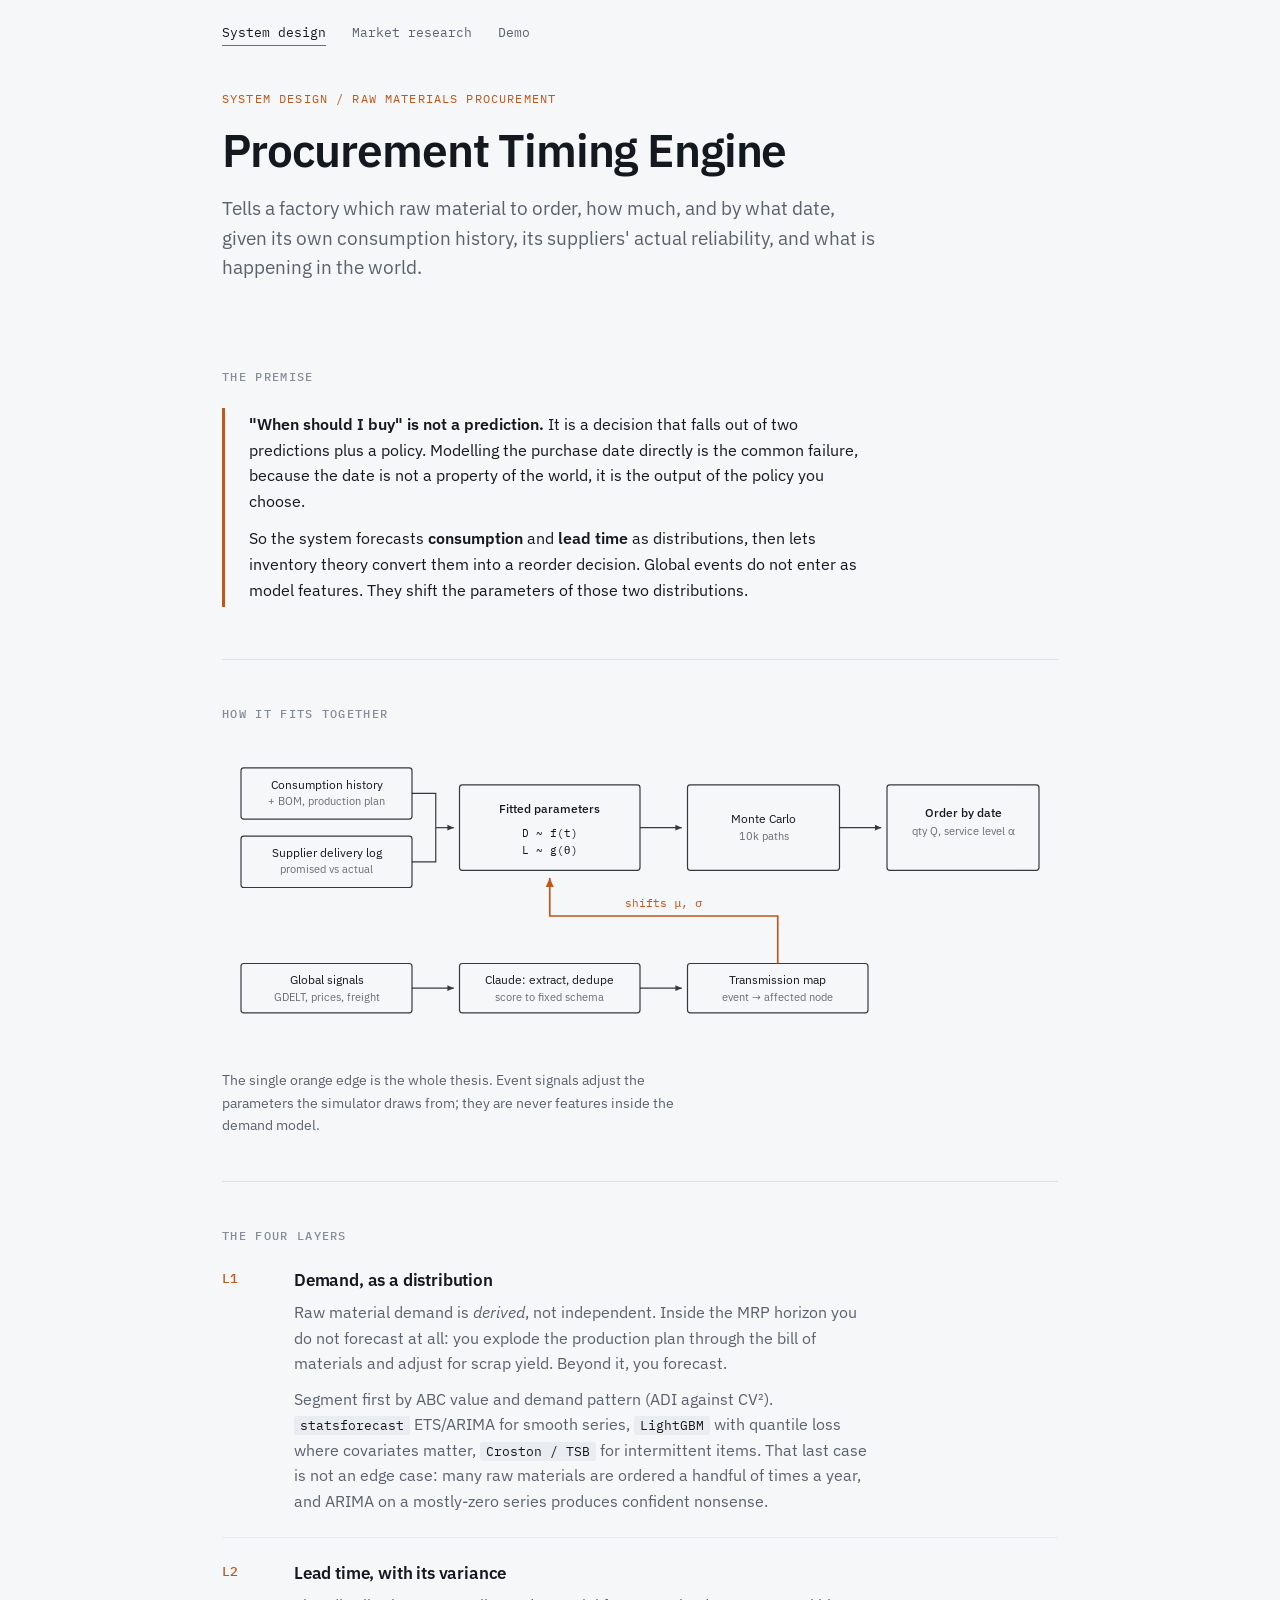
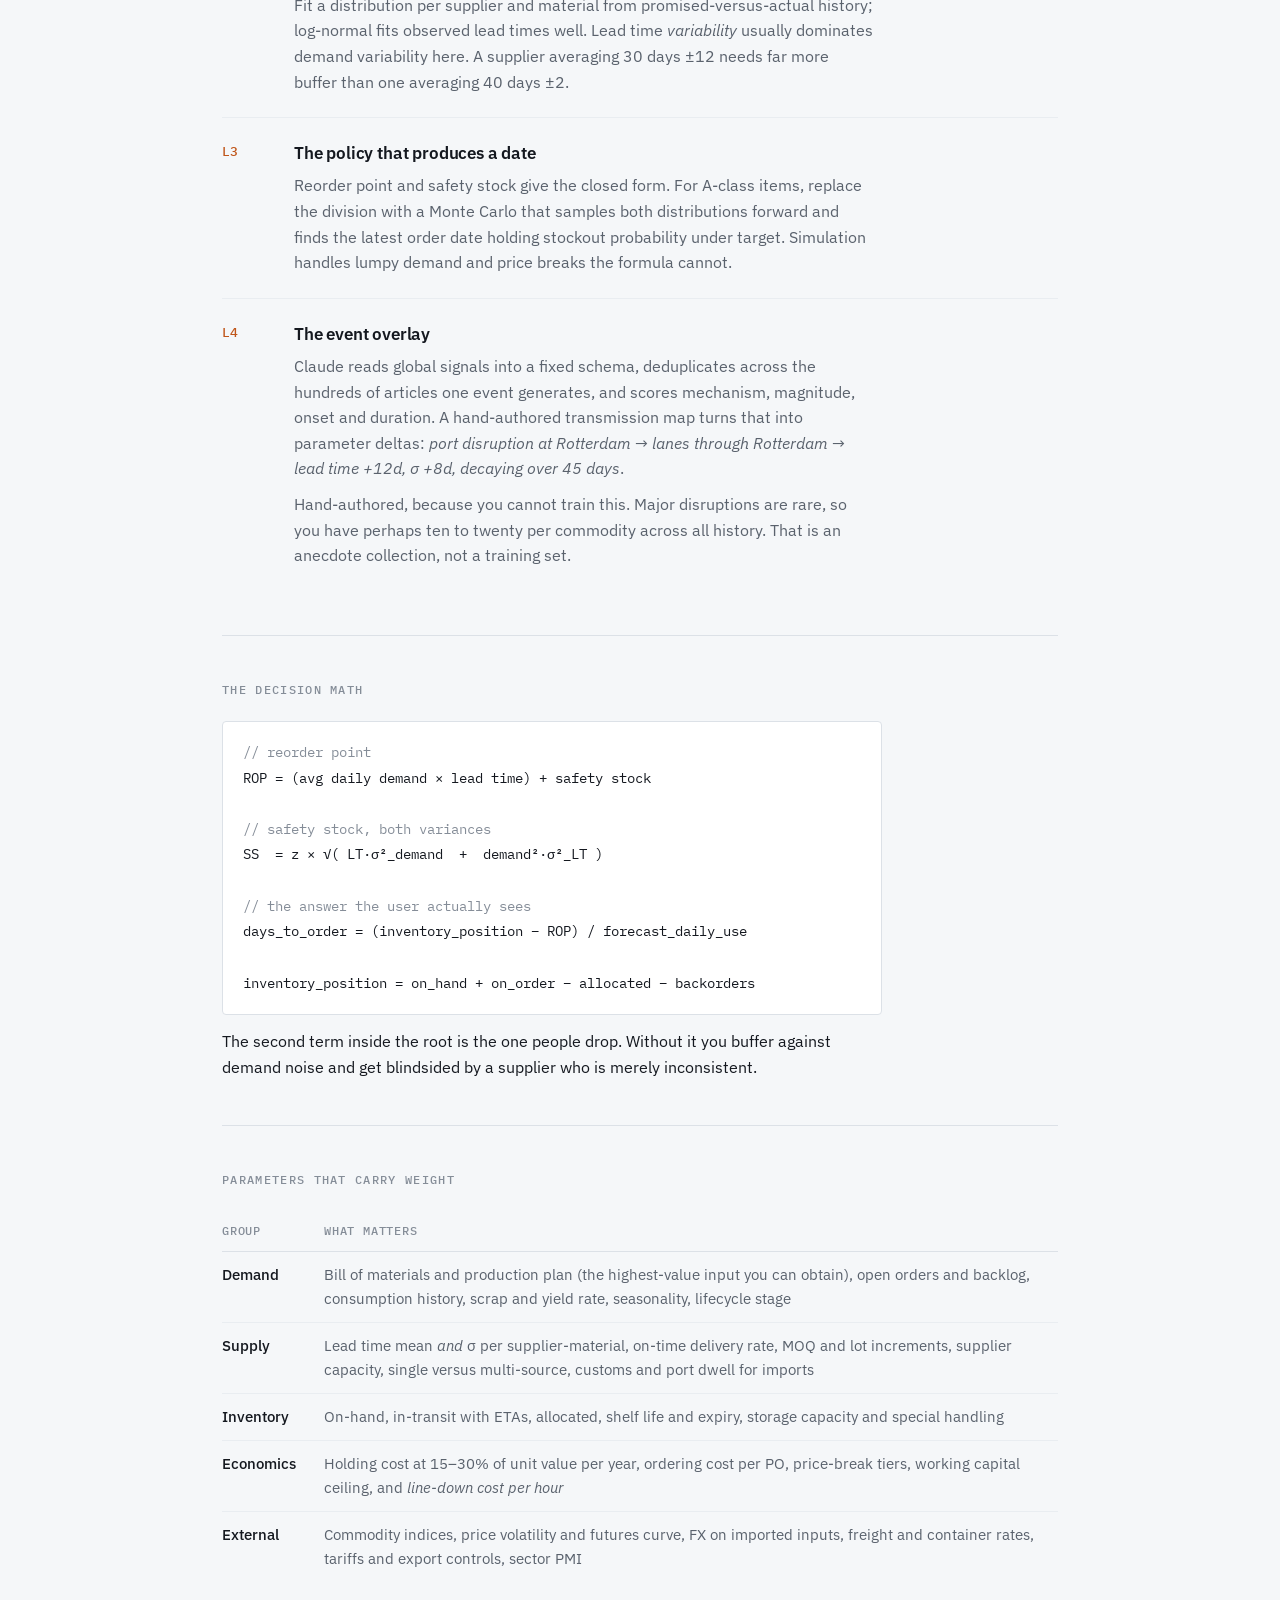
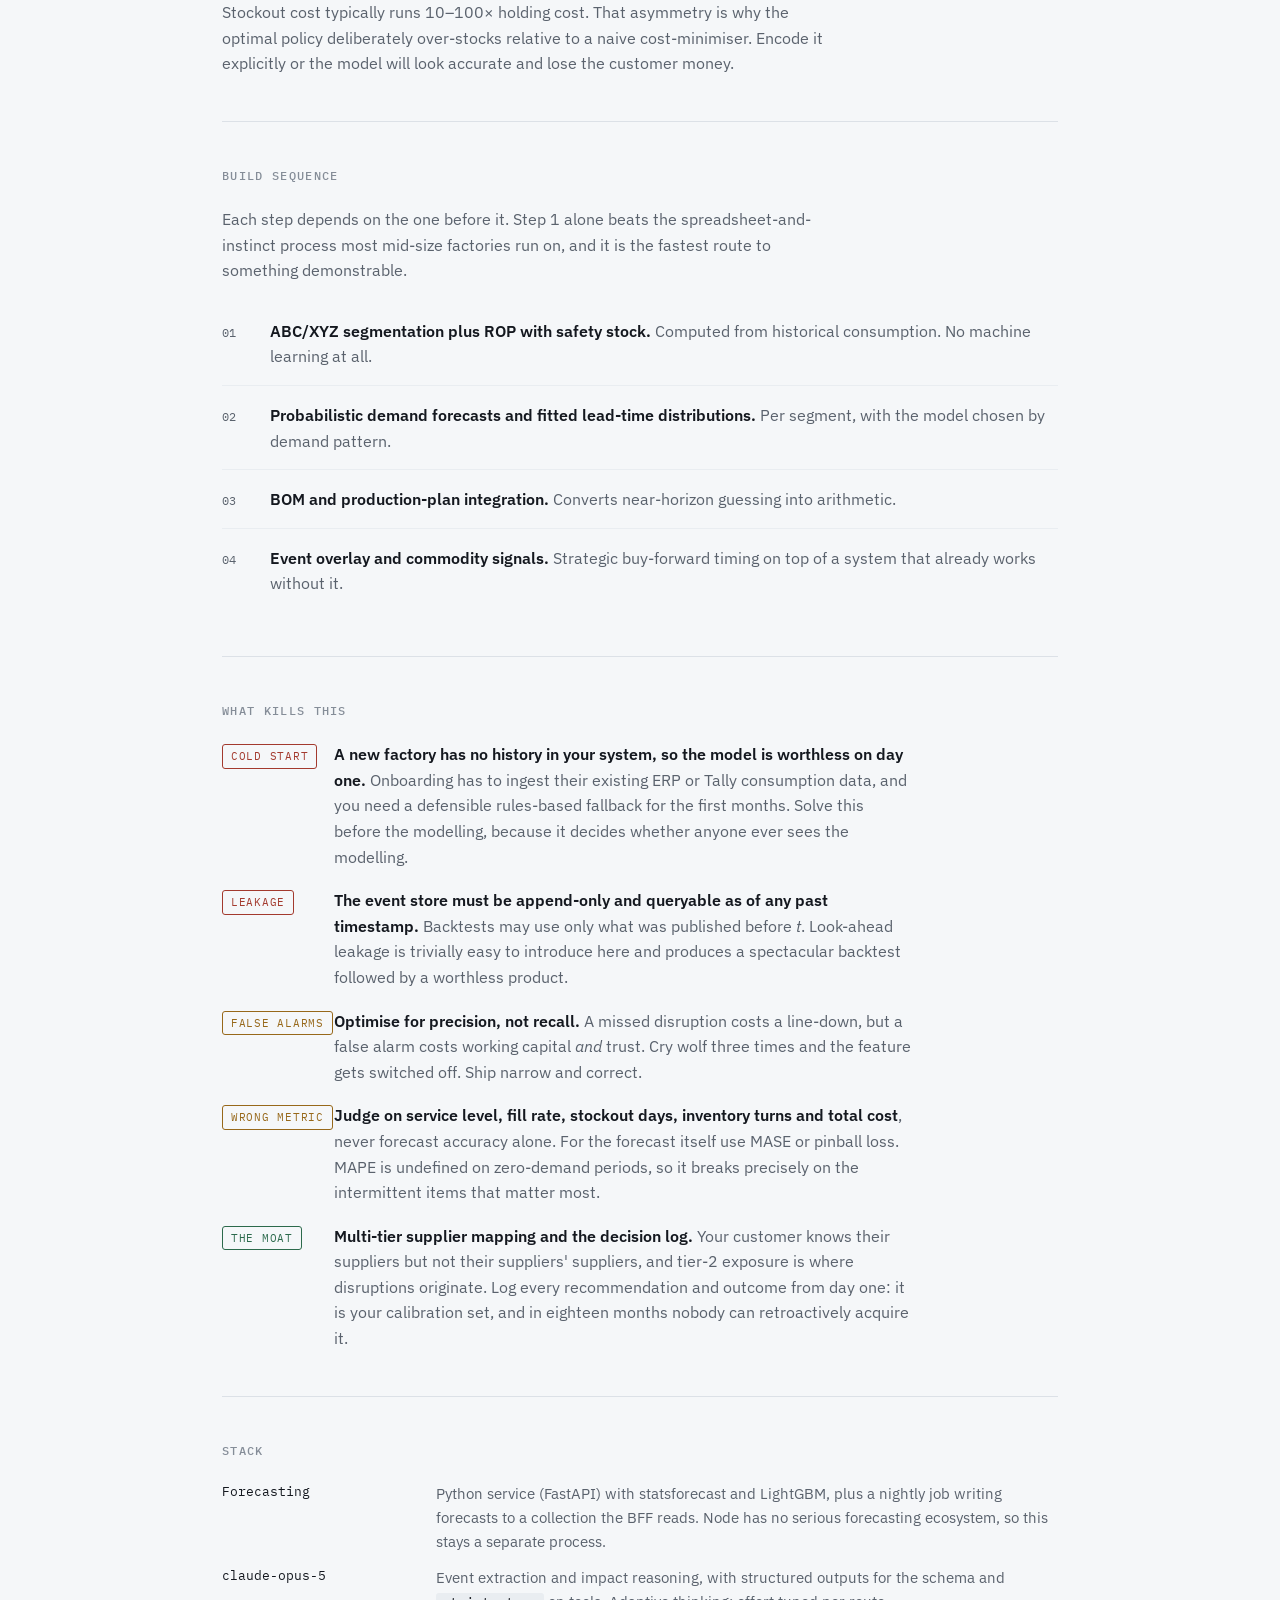
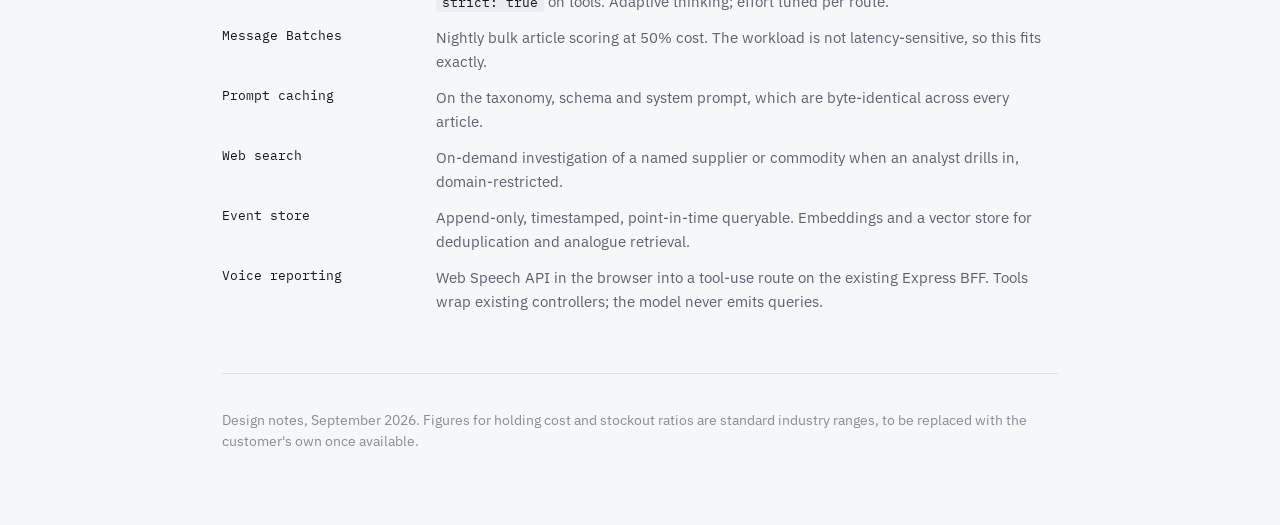
==== commit 078678cb: "Add browser-only voice capture demo demo.html runs stage one of the voice reporting path: the Web Sp" ====
--- a/index.html
+++ b/index.html
@@ -17,6 +17,7 @@
   <nav class="sitenav">
     <a href="./" aria-current="page">System design</a>
     <a href="market-research.html">Market research</a>
+    <a href="demo.html">Demo</a>
   </nav>
 
 
--- a/style.css
+++ b/style.css
@@ -321,3 +321,172 @@
 
 /* tighten the masthead when the nav sits above it */
 .sitenav + header { padding-top: 44px; }
+
+/* ---- demo: voice capture ---- */
+.demo-status {
+  display: block;
+  border: 1px solid var(--line);
+  border-left: 3px solid var(--muted);
+  background: var(--surface);
+  border-radius: 4px;
+  padding: 14px 18px;
+  font-size: 14.5px;
+  color: var(--muted);
+  margin-bottom: 28px;
+}
+.demo-status.ok   { border-left-color: var(--ok); }
+.demo-status.warn { border-left-color: var(--warn); }
+.demo-status.bad  { border-left-color: var(--crit); }
+.demo-status b { color: var(--ink); font-weight: 600; }
+.demo-status p { margin: 0; }
+.demo-status p + p { margin-top: 8px; }
+
+.controls {
+  display: flex;
+  flex-wrap: wrap;
+  align-items: center;
+  gap: 16px;
+  margin-bottom: 26px;
+}
+.mic {
+  display: inline-flex;
+  align-items: center;
+  gap: 11px;
+  padding: 13px 24px 13px 20px;
+  border-radius: 999px;
+  border: 1px solid var(--accent);
+  background: var(--accent);
+  color: #fff;
+  font-family: var(--sans);
+  font-size: 15px;
+  font-weight: 500;
+  cursor: pointer;
+  transition: opacity .15s ease, transform .15s ease;
+}
+.mic:hover:not(:disabled) { opacity: .9; }
+.mic:active:not(:disabled) { transform: translateY(1px); }
+.mic:disabled { opacity: .4; cursor: not-allowed; }
+.mic:focus-visible { outline: 2px solid var(--accent); outline-offset: 3px; }
+.mic[data-listening="true"] {
+  background: var(--surface);
+  color: var(--ink);
+  border-color: var(--crit);
+}
+.mic .dot {
+  width: 9px; height: 9px; border-radius: 50%;
+  background: currentColor; flex: none;
+}
+.mic[data-listening="true"] .dot {
+  background: var(--crit);
+  animation: pulse 1.4s ease-in-out infinite;
+}
+@keyframes pulse { 0%,100% { opacity: 1; } 50% { opacity: .25; } }
+@media (prefers-reduced-motion: reduce) {
+  .mic[data-listening="true"] .dot { animation: none; }
+  .mic { transition: none; }
+}
+
+.btn-min {
+  padding: 9px 15px;
+  border-radius: 6px;
+  border: 1px solid var(--line);
+  background: var(--surface);
+  color: var(--ink);
+  font-family: var(--sans);
+  font-size: 14px;
+  cursor: pointer;
+}
+.btn-min:hover:not(:disabled) { border-color: var(--accent); }
+.btn-min:disabled { opacity: .4; cursor: not-allowed; }
+.btn-min:focus-visible { outline: 2px solid var(--accent); outline-offset: 2px; }
+
+.field { display: flex; align-items: center; gap: 9px; }
+.field label {
+  font-family: var(--mono);
+  font-size: 11.5px;
+  letter-spacing: .07em;
+  text-transform: uppercase;
+  color: var(--faint);
+}
+.field select {
+  padding: 8px 11px;
+  border-radius: 6px;
+  border: 1px solid var(--line);
+  background: var(--surface);
+  color: var(--ink);
+  font-family: var(--sans);
+  font-size: 14px;
+}
+.field select:focus-visible { outline: 2px solid var(--accent); outline-offset: 2px; }
+
+.transcript {
+  border: 1px solid var(--line);
+  border-radius: 6px;
+  background: var(--surface);
+  padding: 26px 28px;
+  min-height: 168px;
+  font-size: 21px;
+  line-height: 1.55;
+  color: var(--ink);
+}
+.transcript .interim { color: var(--faint); }
+.transcript .placeholder { color: var(--faint); font-size: 16px; font-style: italic; }
+.transcript .caret {
+  display: inline-block;
+  width: 2px; height: 1em;
+  background: var(--accent);
+  vertical-align: text-bottom;
+  animation: blink 1.1s step-end infinite;
+}
+@keyframes blink { 0%,100% { opacity: 1; } 50% { opacity: 0; } }
+@media (prefers-reduced-motion: reduce) { .transcript .caret { animation: none; } }
+
+.meters {
+  display: flex;
+  flex-wrap: wrap;
+  gap: 26px;
+  margin-top: 14px;
+  font-family: var(--mono);
+  font-size: 12px;
+  color: var(--faint);
+}
+.meters span b { color: var(--ink); font-weight: 500; font-variant-numeric: tabular-nums; }
+
+.log { display: flex; flex-direction: column; gap: 0; }
+.log-row {
+  display: grid;
+  grid-template-columns: 74px 1fr 62px;
+  gap: 16px;
+  padding: 13px 0;
+  border-top: 1px solid var(--line-soft);
+  font-size: 15px;
+  align-items: baseline;
+}
+.log-row:first-child { border-top: 0; }
+.log-row time, .log-row .conf {
+  font-family: var(--mono);
+  font-size: 11.5px;
+  color: var(--faint);
+  font-variant-numeric: tabular-nums;
+}
+.log-row .conf { text-align: right; }
+.log-empty { color: var(--faint); font-size: 15px; font-style: italic; padding: 6px 0; }
+
+.fallback { display: flex; gap: 10px; margin-top: 4px; }
+.fallback input {
+  flex: 1;
+  padding: 11px 14px;
+  border-radius: 6px;
+  border: 1px solid var(--line);
+  background: var(--surface);
+  color: var(--ink);
+  font-family: var(--sans);
+  font-size: 15px;
+}
+.fallback input:focus-visible { outline: 2px solid var(--accent); outline-offset: 2px; }
+
+@media (max-width: 620px) {
+  .transcript { font-size: 18px; padding: 20px; }
+  .log-row { grid-template-columns: 60px 1fr; }
+  .log-row .conf { display: none; }
+}
